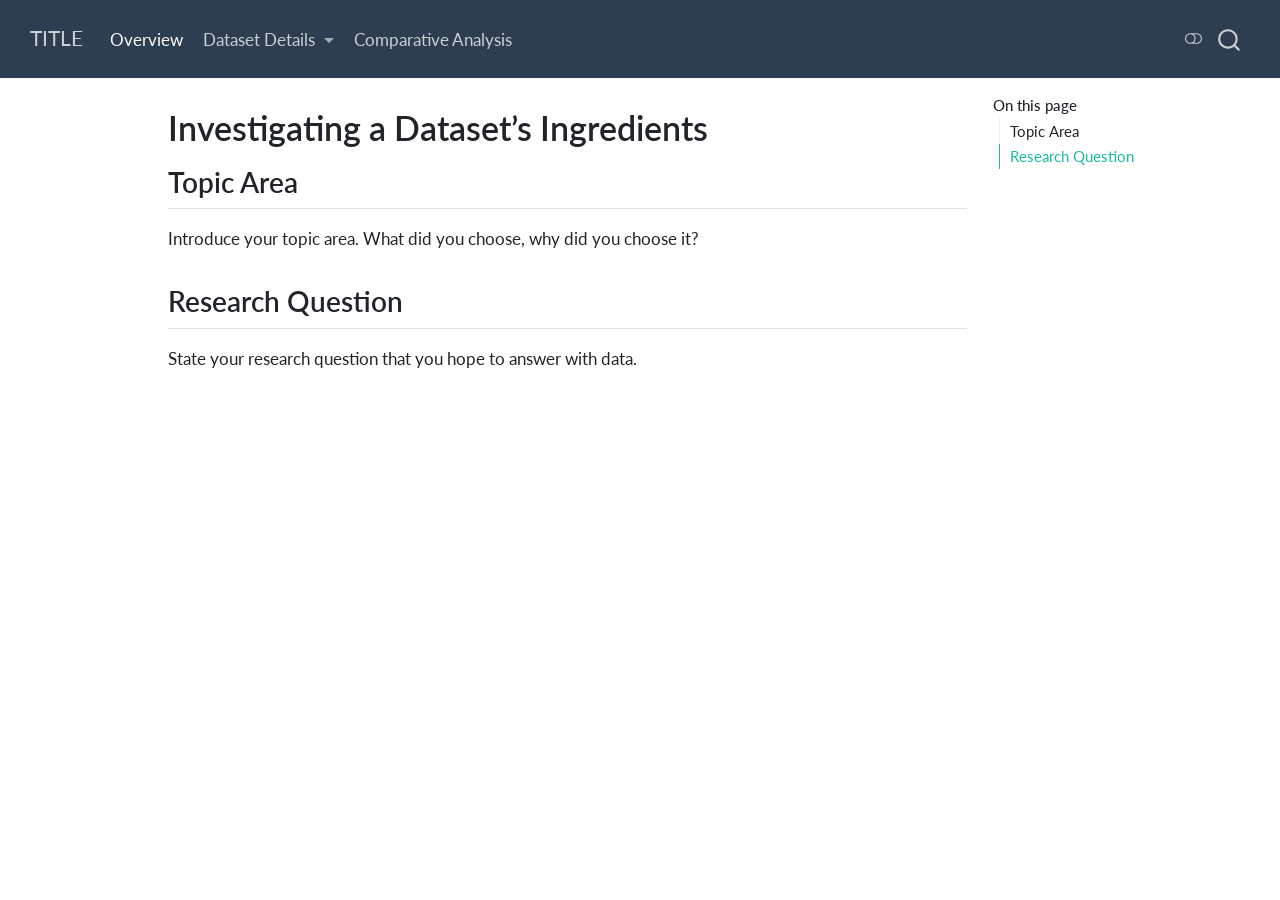
==== docs/index.html @ 737e6959 "test commit" ====
<!DOCTYPE html>
<html xmlns="http://www.w3.org/1999/xhtml" lang="en" xml:lang="en"><head>

<meta charset="utf-8">
<meta name="generator" content="quarto-1.9.38">

<meta name="viewport" content="width=device-width, initial-scale=1.0, user-scalable=yes">


<title>Investigating a Dataset’s Ingredients – TITLE</title>
<style>
/* Default styles provided by pandoc.
** See https://pandoc.org/MANUAL.html#variables-for-html for config info.
*/
code{white-space: pre-wrap;}
span.smallcaps{font-variant: small-caps;}
div.columns{display: flex; gap: min(4vw, 1.5em);}
div.column{flex: auto; overflow-x: auto;}
div.hanging-indent{margin-left: 1.5em; text-indent: -1.5em;}
ul.task-list{list-style: none;}
ul.task-list li input[type="checkbox"] {
  width: 0.8em;
  margin: 0 0.8em 0.2em -1em; /* quarto-specific, see https://github.com/quarto-dev/quarto-cli/issues/4556 */ 
  vertical-align: middle;
}
</style>


<script src="site_libs/quarto-nav/quarto-nav.js"></script>
<script src="site_libs/clipboard/clipboard.min.js"></script>
<script src="site_libs/quarto-search/autocomplete.umd.js"></script>
<script src="site_libs/quarto-search/fuse.min.js"></script>
<script src="site_libs/quarto-search/quarto-search.js"></script>
<meta name="quarto:offset" content="./">
<script src="site_libs/quarto-html/quarto.js" type="module"></script>
<script src="site_libs/quarto-html/tabsets/tabsets.js" type="module"></script>
<script src="site_libs/quarto-html/popper.min.js"></script>
<script src="site_libs/quarto-html/tippy.umd.min.js"></script>
<script src="site_libs/quarto-html/anchor.min.js"></script>
<link href="site_libs/quarto-html/tippy.css" rel="stylesheet">
<link href="site_libs/quarto-html/quarto-syntax-highlighting-15634bcf2e68342d4ad2dfa704d543f6.css" rel="stylesheet" class="quarto-color-scheme" id="quarto-text-highlighting-styles">
<link href="site_libs/quarto-html/quarto-syntax-highlighting-dark-0a6b7249c26820e032cb0bd839ff02b1.css" rel="stylesheet" class="quarto-color-scheme quarto-color-alternate" id="quarto-text-highlighting-styles">
<link href="site_libs/quarto-html/quarto-syntax-highlighting-15634bcf2e68342d4ad2dfa704d543f6.css" rel="stylesheet" class="quarto-color-scheme-extra" id="quarto-text-highlighting-styles">
<script src="site_libs/bootstrap/bootstrap.min.js"></script>
<link href="site_libs/bootstrap/bootstrap-icons.css" rel="stylesheet">
<link href="site_libs/bootstrap/bootstrap-dcfa5b39c3ce92793106f6f8ef31c138.min.css" rel="stylesheet" append-hash="true" class="quarto-color-scheme" id="quarto-bootstrap" data-mode="light">
<link href="site_libs/bootstrap/bootstrap-dark-ae58b4859d0e89f3188bd3098877fa5b.min.css" rel="stylesheet" append-hash="true" class="quarto-color-scheme quarto-color-alternate" id="quarto-bootstrap" data-mode="dark">
<link href="site_libs/bootstrap/bootstrap-dcfa5b39c3ce92793106f6f8ef31c138.min.css" rel="stylesheet" append-hash="true" class="quarto-color-scheme-extra" id="quarto-bootstrap" data-mode="light">
<script id="quarto-search-options" type="application/json">{
  "location": "navbar",
  "copy-button": false,
  "collapse-after": 3,
  "panel-placement": "end",
  "type": "overlay",
  "limit": 50,
  "keyboard-shortcut": [
    "f",
    "/",
    "s"
  ],
  "show-item-context": false,
  "language": {
    "search-no-results-text": "No results",
    "search-matching-documents-text": "matching documents",
    "search-copy-link-title": "Copy link to search",
    "search-hide-matches-text": "Hide additional matches",
    "search-more-match-text": "more match in this document",
    "search-more-matches-text": "more matches in this document",
    "search-clear-button-title": "Clear",
    "search-text-placeholder": "",
    "search-detached-cancel-button-title": "Cancel",
    "search-submit-button-title": "Submit",
    "search-label": "Search"
  }
}</script>


</head>

<body class="nav-fixed quarto-light"><script id="quarto-html-before-body" type="application/javascript">
    const toggleBodyColorMode = (bsSheetEl) => {
      const mode = bsSheetEl.getAttribute("data-mode");
      const bodyEl = window.document.querySelector("body");
      if (mode === "dark") {
        bodyEl.classList.add("quarto-dark");
        bodyEl.classList.remove("quarto-light");
      } else {
        bodyEl.classList.add("quarto-light");
        bodyEl.classList.remove("quarto-dark");
      }
    }
    const toggleBodyColorPrimary = () => {
      const bsSheetEl = window.document.querySelector("link#quarto-bootstrap:not([rel=disabled-stylesheet])");
      if (bsSheetEl) {
        toggleBodyColorMode(bsSheetEl);
      }
    }
    const setColorSchemeToggle = (alternate) => {
      const toggles = window.document.querySelectorAll('.quarto-color-scheme-toggle');
      for (let i=0; i < toggles.length; i++) {
        const toggle = toggles[i];
        if (toggle) {
          if (alternate) {
            toggle.classList.add("alternate");
          } else {
            toggle.classList.remove("alternate");
          }
        }
      }
    };
    const toggleColorMode = (alternate) => {
      // Switch the stylesheets
      const primaryStylesheets = window.document.querySelectorAll('link.quarto-color-scheme:not(.quarto-color-alternate)');
      const alternateStylesheets = window.document.querySelectorAll('link.quarto-color-scheme.quarto-color-alternate');
      manageTransitions('#quarto-margin-sidebar .nav-link', false);
      if (alternate) {
        // note: dark is layered on light, we don't disable primary!
        enableStylesheet(alternateStylesheets);
        for (const sheetNode of alternateStylesheets) {
          if (sheetNode.id === "quarto-bootstrap") {
            toggleBodyColorMode(sheetNode);
          }
        }
      } else {
        disableStylesheet(alternateStylesheets);
        enableStylesheet(primaryStylesheets)
        toggleBodyColorPrimary();
      }
      manageTransitions('#quarto-margin-sidebar .nav-link', true);
      // Switch the toggles
      setColorSchemeToggle(alternate)
      // Hack to workaround the fact that safari doesn't
      // properly recolor the scrollbar when toggling (#1455)
      if (navigator.userAgent.indexOf('Safari') > 0 && navigator.userAgent.indexOf('Chrome') == -1) {
        manageTransitions("body", false);
        window.scrollTo(0, 1);
        setTimeout(() => {
          window.scrollTo(0, 0);
          manageTransitions("body", true);
        }, 40);
      }
    }
    const disableStylesheet = (stylesheets) => {
      for (let i=0; i < stylesheets.length; i++) {
        const stylesheet = stylesheets[i];
        stylesheet.rel = 'disabled-stylesheet';
      }
    }
    const enableStylesheet = (stylesheets) => {
      for (let i=0; i < stylesheets.length; i++) {
        const stylesheet = stylesheets[i];
        if(stylesheet.rel !== 'stylesheet') { // for Chrome, which will still FOUC without this check
          stylesheet.rel = 'stylesheet';
        }
      }
    }
    const manageTransitions = (selector, allowTransitions) => {
      const els = window.document.querySelectorAll(selector);
      for (let i=0; i < els.length; i++) {
        const el = els[i];
        if (allowTransitions) {
          el.classList.remove('notransition');
        } else {
          el.classList.add('notransition');
        }
      }
    }
    const isFileUrl = () => {
      return window.location.protocol === 'file:';
    }
    const hasAlternateSentinel = () => {
      let styleSentinel = getColorSchemeSentinel();
      if (styleSentinel !== null) {
        return styleSentinel === "alternate";
      } else {
        return false;
      }
    }
    const setStyleSentinel = (alternate) => {
      const value = alternate ? "alternate" : "default";
      if (!isFileUrl()) {
        window.localStorage.setItem("quarto-color-scheme", value);
      } else {
        localAlternateSentinel = value;
      }
    }
    const getColorSchemeSentinel = () => {
      if (!isFileUrl()) {
        const storageValue = window.localStorage.getItem("quarto-color-scheme");
        return storageValue != null ? storageValue : localAlternateSentinel;
      } else {
        return localAlternateSentinel;
      }
    }
    const toggleGiscusIfUsed = (isAlternate, darkModeDefault) => {
      const baseTheme = document.querySelector('#giscus-base-theme')?.value ?? 'light';
      const alternateTheme = document.querySelector('#giscus-alt-theme')?.value ?? 'dark';
      let newTheme = '';
      if(authorPrefersDark) {
        newTheme = isAlternate ? baseTheme : alternateTheme;
      } else {
        newTheme = isAlternate ? alternateTheme : baseTheme;
      }
      const changeGiscusTheme = () => {
        // From: https://github.com/giscus/giscus/issues/336
        const sendMessage = (message) => {
          const iframe = document.querySelector('iframe.giscus-frame');
          if (!iframe) return;
          iframe.contentWindow.postMessage({ giscus: message }, 'https://giscus.app');
        }
        sendMessage({
          setConfig: {
            theme: newTheme
          }
        });
      }
      const isGiscussLoaded = window.document.querySelector('iframe.giscus-frame') !== null;
      if (isGiscussLoaded) {
        changeGiscusTheme();
      }
    };
    const authorPrefersDark = false;
    const darkModeDefault = authorPrefersDark;
      document.querySelector('link#quarto-text-highlighting-styles.quarto-color-scheme-extra').rel = 'disabled-stylesheet';
      document.querySelector('link#quarto-bootstrap.quarto-color-scheme-extra').rel = 'disabled-stylesheet';
    let localAlternateSentinel = darkModeDefault ? 'alternate' : 'default';
    // Dark / light mode switch
    window.quartoToggleColorScheme = () => {
      // Read the current dark / light value
      let toAlternate = !hasAlternateSentinel();
      toggleColorMode(toAlternate);
      setStyleSentinel(toAlternate);
      toggleGiscusIfUsed(toAlternate, darkModeDefault);
      window.dispatchEvent(new Event('resize'));
    };
    // Switch to dark mode if need be
    if (hasAlternateSentinel()) {
      toggleColorMode(true);
    } else {
      toggleColorMode(false);
    }
  </script>

<div id="quarto-search-results"></div>
  <header id="quarto-header" class="headroom fixed-top">
    <nav class="navbar navbar-expand-lg " data-bs-theme="dark">
      <div class="navbar-container container-fluid">
      <div class="navbar-brand-container mx-auto">
    <a class="navbar-brand" href="./index.html">
    <span class="navbar-title">TITLE</span>
    </a>
  </div>
            <div id="quarto-search" class="" title="Search"></div>
          <button class="navbar-toggler" type="button" data-bs-toggle="collapse" data-bs-target="#navbarCollapse" aria-controls="navbarCollapse" role="menu" aria-expanded="false" aria-label="Toggle navigation" onclick="if (window.quartoToggleHeadroom) { window.quartoToggleHeadroom(); }">
  <span class="navbar-toggler-icon"></span>
</button>
          <div class="collapse navbar-collapse" id="navbarCollapse">
            <ul class="navbar-nav navbar-nav-scroll me-auto">
  <li class="nav-item">
    <a class="nav-link active" href="./index.html" aria-current="page"> 
<span class="menu-text">Overview</span></a>
  </li>  
  <li class="nav-item dropdown ">
    <a class="nav-link dropdown-toggle" href="#" id="nav-menu-dataset-details" role="link" data-bs-toggle="dropdown" aria-expanded="false">
 <span class="menu-text">Dataset Details</span>
    </a>
    <ul class="dropdown-menu" aria-labelledby="nav-menu-dataset-details">    
        <li>
    <a class="dropdown-item" href="./emilylupercio.html">
 <span class="dropdown-text">Emily Lupercio</span></a>
  </li>  
        <li>
    <a class="dropdown-item" href="./HectorA.A.qmd">
 <span class="dropdown-text">Hector A.A</span></a>
  </li>  
    </ul>
  </li>
  <li class="nav-item">
    <a class="nav-link" href="./comparison.qmd"> 
<span class="menu-text">Comparative Analysis</span></a>
  </li>  
</ul>
          </div> <!-- /navcollapse -->
            <div class="quarto-navbar-tools">
  <a href="" class="quarto-color-scheme-toggle quarto-navigation-tool  px-1" onclick="window.quartoToggleColorScheme(); return false;" title="Toggle dark mode"><i class="bi"></i></a>
</div>
      </div> <!-- /container-fluid -->
    </nav>
</header>
<!-- content -->
<div id="quarto-content" class="quarto-container page-columns page-rows-contents page-layout-article page-navbar">
<!-- sidebar -->
<!-- margin-sidebar -->
    <div id="quarto-margin-sidebar" class="sidebar margin-sidebar">
        <nav id="TOC" role="doc-toc" class="toc-active">
    <h2 id="toc-title">On this page</h2>
   
  <ul>
  <li><a href="#topic-area" id="toc-topic-area" class="nav-link active" data-scroll-target="#topic-area">Topic Area</a></li>
  <li><a href="#research-question" id="toc-research-question" class="nav-link" data-scroll-target="#research-question">Research Question</a></li>
  </ul>
</nav>
    </div>
<!-- main -->
<main class="content" id="quarto-document-content">


<header id="title-block-header" class="quarto-title-block default">
<div class="quarto-title">
<h1 class="title">Investigating a Dataset’s Ingredients</h1>
</div>



<div class="quarto-title-meta">

    
  
    
  </div>
  


</header>


<section id="topic-area" class="level2">
<h2 class="anchored" data-anchor-id="topic-area">Topic Area</h2>
<p>Introduce your topic area. What did you choose, why did you choose it?</p>
</section>
<section id="research-question" class="level2">
<h2 class="anchored" data-anchor-id="research-question">Research Question</h2>
<p>State your research question that you hope to answer with data.</p>


</section>

</main> <!-- /main -->
<script id="quarto-html-after-body" type="application/javascript">
  window.document.addEventListener("DOMContentLoaded", function (event) {
    // Ensure there is a toggle, if there isn't float one in the top right
    if (window.document.querySelector('.quarto-color-scheme-toggle') === null) {
      const a = window.document.createElement('a');
      a.classList.add('top-right');
      a.classList.add('quarto-color-scheme-toggle');
      a.href = "";
      a.onclick = function() { try { window.quartoToggleColorScheme(); } catch {} return false; };
      const i = window.document.createElement("i");
      i.classList.add('bi');
      a.appendChild(i);
      window.document.body.appendChild(a);
    }
    setColorSchemeToggle(hasAlternateSentinel())
    const icon = "";
    const anchorJS = new window.AnchorJS();
    anchorJS.options = {
      placement: 'right',
      icon: icon
    };
    anchorJS.add('.anchored');
    const isCodeAnnotation = (el) => {
      for (const clz of el.classList) {
        if (clz.startsWith('code-annotation-')) {                     
          return true;
        }
      }
      return false;
    }
    const onCopySuccess = function(e) {
      // button target
      const button = e.trigger;
      // don't keep focus
      button.blur();
      // flash "checked"
      button.classList.add('code-copy-button-checked');
      var currentTitle = button.getAttribute("title");
      button.setAttribute("title", "Copied!");
      let tooltip;
      if (window.bootstrap) {
        button.setAttribute("data-bs-toggle", "tooltip");
        button.setAttribute("data-bs-placement", "left");
        button.setAttribute("data-bs-title", "Copied!");
        tooltip = new bootstrap.Tooltip(button, 
          { trigger: "manual", 
            customClass: "code-copy-button-tooltip",
            offset: [0, -8]});
        tooltip.show();    
      }
      setTimeout(function() {
        if (tooltip) {
          tooltip.hide();
          button.removeAttribute("data-bs-title");
          button.removeAttribute("data-bs-toggle");
          button.removeAttribute("data-bs-placement");
        }
        button.setAttribute("title", currentTitle);
        button.classList.remove('code-copy-button-checked');
      }, 1000);
      // clear code selection
      e.clearSelection();
    }
    const getTextToCopy = function(trigger) {
      const outerScaffold = trigger.parentElement.cloneNode(true);
      const codeEl = outerScaffold.querySelector('code');
      for (const childEl of codeEl.children) {
        if (isCodeAnnotation(childEl)) {
          childEl.remove();
        }
      }
      return codeEl.innerText;
    }
    const clipboard = new window.ClipboardJS('.code-copy-button:not([data-in-quarto-modal])', {
      text: getTextToCopy
    });
    clipboard.on('success', onCopySuccess);
    if (window.document.getElementById('quarto-embedded-source-code-modal')) {
      const clipboardModal = new window.ClipboardJS('.code-copy-button[data-in-quarto-modal]', {
        text: getTextToCopy,
        container: window.document.getElementById('quarto-embedded-source-code-modal')
      });
      clipboardModal.on('success', onCopySuccess);
    }
      var localhostRegex = new RegExp(/^(?:http|https):\/\/localhost\:?[0-9]*\//);
      var mailtoRegex = new RegExp(/^mailto:/);
        var filterRegex = new RegExp('/' + window.location.host + '/');
      var isInternal = (href) => {
          return filterRegex.test(href) || localhostRegex.test(href) || mailtoRegex.test(href);
      }
      // Inspect non-navigation links and adorn them if external
     var links = window.document.querySelectorAll('a[href]:not(.nav-link):not(.navbar-brand):not(.toc-action):not(.sidebar-link):not(.sidebar-item-toggle):not(.pagination-link):not(.no-external):not([aria-hidden]):not(.dropdown-item):not(.quarto-navigation-tool):not(.about-link)');
      for (var i=0; i<links.length; i++) {
        const link = links[i];
        if (!isInternal(link.href)) {
          // undo the damage that might have been done by quarto-nav.js in the case of
          // links that we want to consider external
          if (link.dataset.originalHref !== undefined) {
            link.href = link.dataset.originalHref;
          }
        }
      }
    function tippyHover(el, contentFn, onTriggerFn, onUntriggerFn) {
      const config = {
        allowHTML: true,
        maxWidth: 500,
        delay: 100,
        arrow: false,
        appendTo: function(el) {
            return el.parentElement;
        },
        interactive: true,
        interactiveBorder: 10,
        theme: 'quarto',
        placement: 'bottom-start',
      };
      if (contentFn) {
        config.content = contentFn;
      }
      if (onTriggerFn) {
        config.onTrigger = onTriggerFn;
      }
      if (onUntriggerFn) {
        config.onUntrigger = onUntriggerFn;
      }
      window.tippy(el, config); 
    }
    const noterefs = window.document.querySelectorAll('a[role="doc-noteref"]');
    for (var i=0; i<noterefs.length; i++) {
      const ref = noterefs[i];
      tippyHover(ref, function() {
        // use id or data attribute instead here
        let href = ref.getAttribute('data-footnote-href') || ref.getAttribute('href');
        try { href = new URL(href).hash; } catch {}
        const id = href.replace(/^#\/?/, "");
        const note = window.document.getElementById(id);
        if (note) {
          return note.innerHTML;
        } else {
          return "";
        }
      });
    }
    const xrefs = window.document.querySelectorAll('a.quarto-xref');
    const processXRef = (id, note) => {
      // Strip column container classes
      const stripColumnClz = (el) => {
        el.classList.remove("page-full", "page-columns");
        if (el.children) {
          for (const child of el.children) {
            stripColumnClz(child);
          }
        }
      }
      stripColumnClz(note)
      if (id === null || id.startsWith('sec-')) {
        // Special case sections, only their first couple elements
        const container = document.createElement("div");
        if (note.children && note.children.length > 2) {
          container.appendChild(note.children[0].cloneNode(true));
          for (let i = 1; i < note.children.length; i++) {
            const child = note.children[i];
            if (child.tagName === "P" && child.innerText === "") {
              continue;
            } else {
              container.appendChild(child.cloneNode(true));
              break;
            }
          }
          if (window.Quarto?.typesetMath) {
            window.Quarto.typesetMath(container);
          }
          return container.innerHTML
        } else {
          if (window.Quarto?.typesetMath) {
            window.Quarto.typesetMath(note);
          }
          return note.innerHTML;
        }
      } else {
        // Remove any anchor links if they are present
        const anchorLink = note.querySelector('a.anchorjs-link');
        if (anchorLink) {
          anchorLink.remove();
        }
        if (window.Quarto?.typesetMath) {
          window.Quarto.typesetMath(note);
        }
        if (note.classList.contains("callout")) {
          return note.outerHTML;
        } else {
          return note.innerHTML;
        }
      }
    }
    for (var i=0; i<xrefs.length; i++) {
      const xref = xrefs[i];
      tippyHover(xref, undefined, function(instance) {
        instance.disable();
        let url = xref.getAttribute('href');
        let hash = undefined; 
        if (url.startsWith('#')) {
          hash = url;
        } else {
          try { hash = new URL(url).hash; } catch {}
        }
        if (hash) {
          const id = hash.replace(/^#\/?/, "");
          const note = window.document.getElementById(id);
          if (note !== null) {
            try {
              const html = processXRef(id, note.cloneNode(true));
              instance.setContent(html);
            } finally {
              instance.enable();
              instance.show();
            }
          } else {
            // See if we can fetch this
            fetch(url.split('#')[0])
            .then(res => res.text())
            .then(html => {
              const parser = new DOMParser();
              const htmlDoc = parser.parseFromString(html, "text/html");
              const note = htmlDoc.getElementById(id);
              if (note !== null) {
                const html = processXRef(id, note);
                instance.setContent(html);
              } 
            }).finally(() => {
              instance.enable();
              instance.show();
            });
          }
        } else {
          // See if we can fetch a full url (with no hash to target)
          // This is a special case and we should probably do some content thinning / targeting
          fetch(url)
          .then(res => res.text())
          .then(html => {
            const parser = new DOMParser();
            const htmlDoc = parser.parseFromString(html, "text/html");
            const note = htmlDoc.querySelector('main.content');
            if (note !== null) {
              // This should only happen for chapter cross references
              // (since there is no id in the URL)
              // remove the first header
              if (note.children.length > 0 && note.children[0].tagName === "HEADER") {
                note.children[0].remove();
              }
              const html = processXRef(null, note);
              instance.setContent(html);
            } 
          }).finally(() => {
            instance.enable();
            instance.show();
          });
        }
      }, function(instance) {
      });
    }
        let selectedAnnoteEl;
        const selectorForAnnotation = ( cell, annotation) => {
          let cellAttr = 'data-code-cell="' + cell + '"';
          let lineAttr = 'data-code-annotation="' +  annotation + '"';
          const selector = 'span[' + cellAttr + '][' + lineAttr + ']';
          return selector;
        }
        const selectCodeLines = (annoteEl) => {
          const doc = window.document;
          const targetCell = annoteEl.getAttribute("data-target-cell");
          const targetAnnotation = annoteEl.getAttribute("data-target-annotation");
          const annoteSpan = window.document.querySelector(selectorForAnnotation(targetCell, targetAnnotation));
          const lines = annoteSpan.getAttribute("data-code-lines").split(",");
          const lineIds = lines.map((line) => {
            return targetCell + "-" + line;
          })
          let top = null;
          let height = null;
          let parent = null;
          if (lineIds.length > 0) {
              //compute the position of the single el (top and bottom and make a div)
              const el = window.document.getElementById(lineIds[0]);
              top = el.offsetTop;
              height = el.offsetHeight;
              parent = el.parentElement.parentElement;
            if (lineIds.length > 1) {
              const lastEl = window.document.getElementById(lineIds[lineIds.length - 1]);
              const bottom = lastEl.offsetTop + lastEl.offsetHeight;
              height = bottom - top;
            }
            if (top !== null && height !== null && parent !== null) {
              // cook up a div (if necessary) and position it 
              let div = window.document.getElementById("code-annotation-line-highlight");
              if (div === null) {
                div = window.document.createElement("div");
                div.setAttribute("id", "code-annotation-line-highlight");
                div.style.position = 'absolute';
                parent.appendChild(div);
              }
              div.style.top = top - 2 + "px";
              div.style.height = height + 4 + "px";
              div.style.left = 0;
              let gutterDiv = window.document.getElementById("code-annotation-line-highlight-gutter");
              if (gutterDiv === null) {
                gutterDiv = window.document.createElement("div");
                gutterDiv.setAttribute("id", "code-annotation-line-highlight-gutter");
                gutterDiv.style.position = 'absolute';
                const codeCell = window.document.getElementById(targetCell);
                const gutter = codeCell.querySelector('.code-annotation-gutter');
                gutter.appendChild(gutterDiv);
              }
              gutterDiv.style.top = top - 2 + "px";
              gutterDiv.style.height = height + 4 + "px";
            }
            selectedAnnoteEl = annoteEl;
          }
        };
        const unselectCodeLines = () => {
          const elementsIds = ["code-annotation-line-highlight", "code-annotation-line-highlight-gutter"];
          elementsIds.forEach((elId) => {
            const div = window.document.getElementById(elId);
            if (div) {
              div.remove();
            }
          });
          selectedAnnoteEl = undefined;
        };
          // Handle positioning of the toggle
      window.addEventListener(
        "resize",
        throttle(() => {
          elRect = undefined;
          if (selectedAnnoteEl) {
            selectCodeLines(selectedAnnoteEl);
          }
        }, 10)
      );
      function throttle(fn, ms) {
      let throttle = false;
      let timer;
        return (...args) => {
          if(!throttle) { // first call gets through
              fn.apply(this, args);
              throttle = true;
          } else { // all the others get throttled
              if(timer) clearTimeout(timer); // cancel #2
              timer = setTimeout(() => {
                fn.apply(this, args);
                timer = throttle = false;
              }, ms);
          }
        };
      }
        // Attach click handler to the DT
        const annoteDls = window.document.querySelectorAll('dt[data-target-cell]');
        for (const annoteDlNode of annoteDls) {
          annoteDlNode.addEventListener('click', (event) => {
            const clickedEl = event.target;
            if (clickedEl !== selectedAnnoteEl) {
              unselectCodeLines();
              const activeEl = window.document.querySelector('dt[data-target-cell].code-annotation-active');
              if (activeEl) {
                activeEl.classList.remove('code-annotation-active');
              }
              selectCodeLines(clickedEl);
              clickedEl.classList.add('code-annotation-active');
            } else {
              // Unselect the line
              unselectCodeLines();
              clickedEl.classList.remove('code-annotation-active');
            }
          });
        }
    const findCites = (el) => {
      const parentEl = el.parentElement;
      if (parentEl) {
        const cites = parentEl.dataset.cites;
        if (cites) {
          return {
            el,
            cites: cites.split(' ')
          };
        } else {
          return findCites(el.parentElement)
        }
      } else {
        return undefined;
      }
    };
    var bibliorefs = window.document.querySelectorAll('a[role="doc-biblioref"]');
    for (var i=0; i<bibliorefs.length; i++) {
      const ref = bibliorefs[i];
      const citeInfo = findCites(ref);
      if (citeInfo) {
        tippyHover(citeInfo.el, function() {
          var popup = window.document.createElement('div');
          citeInfo.cites.forEach(function(cite) {
            var citeDiv = window.document.createElement('div');
            citeDiv.classList.add('hanging-indent');
            citeDiv.classList.add('csl-entry');
            var biblioDiv = window.document.getElementById('ref-' + cite);
            if (biblioDiv) {
              citeDiv.innerHTML = biblioDiv.innerHTML;
            }
            popup.appendChild(citeDiv);
          });
          return popup.innerHTML;
        });
      }
    }
  });
  </script>
</div> <!-- /content -->




</body></html>
---- docs/site_libs/quarto-html/tippy.css ----
.tippy-box[data-animation=fade][data-state=hidden]{opacity:0}[data-tippy-root]{max-width:calc(100vw - 10px)}.tippy-box{position:relative;background-color:#333;color:#fff;border-radius:4px;font-size:14px;line-height:1.4;white-space:normal;outline:0;transition-property:transform,visibility,opacity}.tippy-box[data-placement^=top]>.tippy-arrow{bottom:0}.tippy-box[data-placement^=top]>.tippy-arrow:before{bottom:-7px;left:0;border-width:8px 8px 0;border-top-color:initial;transform-origin:center top}.tippy-box[data-placement^=bottom]>.tippy-arrow{top:0}.tippy-box[data-placement^=bottom]>.tippy-arrow:before{top:-7px;left:0;border-width:0 8px 8px;border-bottom-color:initial;transform-origin:center bottom}.tippy-box[data-placement^=left]>.tippy-arrow{right:0}.tippy-box[data-placement^=left]>.tippy-arrow:before{border-width:8px 0 8px 8px;border-left-color:initial;right:-7px;transform-origin:center left}.tippy-box[data-placement^=right]>.tippy-arrow{left:0}.tippy-box[data-placement^=right]>.tippy-arrow:before{left:-7px;border-width:8px 8px 8px 0;border-right-color:initial;transform-origin:center right}.tippy-box[data-inertia][data-state=visible]{transition-timing-function:cubic-bezier(.54,1.5,.38,1.11)}.tippy-arrow{width:16px;height:16px;color:#333}.tippy-arrow:before{content:"";position:absolute;border-color:transparent;border-style:solid}.tippy-content{position:relative;padding:5px 9px;z-index:1}
---- docs/site_libs/quarto-html/quarto-syntax-highlighting-15634bcf2e68342d4ad2dfa704d543f6.css ----
/* quarto syntax highlight colors */
:root {
  --quarto-hl-ot-color: #003B4F;
  --quarto-hl-at-color: #657422;
  --quarto-hl-ss-color: #20794D;
  --quarto-hl-an-color: #5E5E5E;
  --quarto-hl-fu-color: #4758AB;
  --quarto-hl-st-color: #20794D;
  --quarto-hl-cf-color: #003B4F;
  --quarto-hl-op-color: #5E5E5E;
  --quarto-hl-er-color: #AD0000;
  --quarto-hl-bn-color: #AD0000;
  --quarto-hl-al-color: #AD0000;
  --quarto-hl-va-color: #111111;
  --quarto-hl-bu-color: inherit;
  --quarto-hl-ex-color: inherit;
  --quarto-hl-pp-color: #AD0000;
  --quarto-hl-in-color: #5E5E5E;
  --quarto-hl-vs-color: #20794D;
  --quarto-hl-wa-color: #5E5E5E;
  --quarto-hl-do-color: #5E5E5E;
  --quarto-hl-im-color: #00769E;
  --quarto-hl-ch-color: #20794D;
  --quarto-hl-dt-color: #AD0000;
  --quarto-hl-fl-color: #AD0000;
  --quarto-hl-co-color: #5E5E5E;
  --quarto-hl-cv-color: #5E5E5E;
  --quarto-hl-cn-color: #8f5902;
  --quarto-hl-sc-color: #5E5E5E;
  --quarto-hl-dv-color: #AD0000;
  --quarto-hl-kw-color: #003B4F;
}

/* other quarto variables */
:root {
  --quarto-font-monospace: SFMono-Regular, Menlo, Monaco, Consolas, "Liberation Mono", "Courier New", monospace;
}

/* syntax highlight based on Pandoc's rules */
pre > code.sourceCode > span {
  color: #003B4F;
}

code.sourceCode > span {
  color: #003B4F;
}

div.sourceCode,
div.sourceCode pre.sourceCode {
  color: #003B4F;
}

/* Normal */
code span {
  color: #003B4F;
}

/* Alert */
code span.al {
  color: #AD0000;
  font-style: inherit;
}

/* Annotation */
code span.an {
  color: #5E5E5E;
  font-style: inherit;
}

/* Attribute */
code span.at {
  color: #657422;
  font-style: inherit;
}

/* BaseN */
code span.bn {
  color: #AD0000;
  font-style: inherit;
}

/* BuiltIn */
code span.bu {
  font-style: inherit;
}

/* ControlFlow */
code span.cf {
  color: #003B4F;
  font-weight: bold;
  font-style: inherit;
}

/* Char */
code span.ch {
  color: #20794D;
  font-style: inherit;
}

/* Constant */
code span.cn {
  color: #8f5902;
  font-style: inherit;
}

/* Comment */
code span.co {
  color: #5E5E5E;
  font-style: inherit;
}

/* CommentVar */
code span.cv {
  color: #5E5E5E;
  font-style: italic;
}

/* Documentation */
code span.do {
  color: #5E5E5E;
  font-style: italic;
}

/* DataType */
code span.dt {
  color: #AD0000;
  font-style: inherit;
}

/* DecVal */
code span.dv {
  color: #AD0000;
  font-style: inherit;
}

/* Error */
code span.er {
  color: #AD0000;
  font-style: inherit;
}

/* Extension */
code span.ex {
  font-style: inherit;
}

/* Float */
code span.fl {
  color: #AD0000;
  font-style: inherit;
}

/* Function */
code span.fu {
  color: #4758AB;
  font-style: inherit;
}

/* Import */
code span.im {
  color: #00769E;
  font-style: inherit;
}

/* Information */
code span.in {
  color: #5E5E5E;
  font-style: inherit;
}

/* Keyword */
code span.kw {
  color: #003B4F;
  font-weight: bold;
  font-style: inherit;
}

/* Operator */
code span.op {
  color: #5E5E5E;
  font-style: inherit;
}

/* Other */
code span.ot {
  color: #003B4F;
  font-style: inherit;
}

/* Preprocessor */
code span.pp {
  color: #AD0000;
  font-style: inherit;
}

/* SpecialChar */
code span.sc {
  color: #5E5E5E;
  font-style: inherit;
}

/* SpecialString */
code span.ss {
  color: #20794D;
  font-style: inherit;
}

/* String */
code span.st {
  color: #20794D;
  font-style: inherit;
}

/* Variable */
code span.va {
  color: #111111;
  font-style: inherit;
}

/* VerbatimString */
code span.vs {
  color: #20794D;
  font-style: inherit;
}

/* Warning */
code span.wa {
  color: #5E5E5E;
  font-style: italic;
}

.prevent-inlining {
  content: "</";
}

/*# sourceMappingURL=f23921c56f73e400b49028c9186a1aa0.css.map */
---- docs/site_libs/quarto-html/quarto-syntax-highlighting-dark-0a6b7249c26820e032cb0bd839ff02b1.css ----
/* quarto syntax highlight colors */
:root {
  --quarto-hl-al-color: #f07178;
  --quarto-hl-an-color: #d4d0ab;
  --quarto-hl-at-color: #00e0e0;
  --quarto-hl-bn-color: #d4d0ab;
  --quarto-hl-bu-color: #abe338;
  --quarto-hl-ch-color: #abe338;
  --quarto-hl-co-color: #f8f8f2;
  --quarto-hl-cv-color: #ffd700;
  --quarto-hl-cn-color: #ffd700;
  --quarto-hl-cf-color: #ffa07a;
  --quarto-hl-dt-color: #ffa07a;
  --quarto-hl-dv-color: #d4d0ab;
  --quarto-hl-do-color: #f8f8f2;
  --quarto-hl-er-color: #f07178;
  --quarto-hl-ex-color: #00e0e0;
  --quarto-hl-fl-color: #d4d0ab;
  --quarto-hl-fu-color: #ffa07a;
  --quarto-hl-im-color: #abe338;
  --quarto-hl-in-color: #d4d0ab;
  --quarto-hl-kw-color: #ffa07a;
  --quarto-hl-op-color: #ffa07a;
  --quarto-hl-ot-color: #00e0e0;
  --quarto-hl-pp-color: #dcc6e0;
  --quarto-hl-re-color: #00e0e0;
  --quarto-hl-sc-color: #abe338;
  --quarto-hl-ss-color: #abe338;
  --quarto-hl-st-color: #abe338;
  --quarto-hl-va-color: #00e0e0;
  --quarto-hl-vs-color: #abe338;
  --quarto-hl-wa-color: #dcc6e0;
}

/* other quarto variables */
:root {
  --quarto-font-monospace: SFMono-Regular, Menlo, Monaco, Consolas, "Liberation Mono", "Courier New", monospace;
}

/* syntax highlight based on Pandoc's rules */
pre > code.sourceCode > span {
  color: #f8f8f2;
}

code.sourceCode > span {
  color: #f8f8f2;
}

div.sourceCode,
div.sourceCode pre.sourceCode {
  color: #f8f8f2;
}

/* Normal */
code span {
  color: #f8f8f2;
}

/* Alert */
code span.al {
  color: #f07178;
}

/* Annotation */
code span.an {
  color: #d4d0ab;
}

/* Attribute */
code span.at {
  color: #00e0e0;
}

/* BaseN */
code span.bn {
  color: #d4d0ab;
}

/* BuiltIn */
code span.bu {
  color: #abe338;
}

/* ControlFlow */
code span.cf {
  font-weight: bold;
  color: #ffa07a;
}

/* Char */
code span.ch {
  color: #abe338;
}

/* Constant */
code span.cn {
  color: #ffd700;
}

/* Comment */
code span.co {
  font-style: italic;
  color: #f8f8f2;
}

/* CommentVar */
code span.cv {
  color: #ffd700;
}

/* Documentation */
code span.do {
  color: #f8f8f2;
}

/* DataType */
code span.dt {
  color: #ffa07a;
}

/* DecVal */
code span.dv {
  color: #d4d0ab;
}

/* Error */
code span.er {
  color: #f07178;
  text-decoration: underline;
}

/* Extension */
code span.ex {
  font-weight: bold;
  color: #00e0e0;
}

/* Float */
code span.fl {
  color: #d4d0ab;
}

/* Function */
code span.fu {
  color: #ffa07a;
}

/* Import */
code span.im {
  color: #abe338;
}

/* Information */
code span.in {
  color: #d4d0ab;
}

/* Keyword */
code span.kw {
  font-weight: bold;
  color: #ffa07a;
}

/* Operator */
code span.op {
  color: #ffa07a;
}

/* Other */
code span.ot {
  color: #00e0e0;
}

/* Preprocessor */
code span.pp {
  color: #dcc6e0;
}

/* RegionMarker */
code span.re {
  background-color: #f8f8f2;
  color: #00e0e0;
}

/* SpecialChar */
code span.sc {
  color: #abe338;
}

/* SpecialString */
code span.ss {
  color: #abe338;
}

/* String */
code span.st {
  color: #abe338;
}

/* Variable */
code span.va {
  color: #00e0e0;
}

/* VerbatimString */
code span.vs {
  color: #abe338;
}

/* Warning */
code span.wa {
  color: #dcc6e0;
}

.prevent-inlining {
  content: "</";
}

/*# sourceMappingURL=175367c052bafc98bd680af3479823f0.css.map */
---- docs/site_libs/quarto-html/quarto-syntax-highlighting-15634bcf2e68342d4ad2dfa704d543f6.css ----
/* quarto syntax highlight colors */
:root {
  --quarto-hl-ot-color: #003B4F;
  --quarto-hl-at-color: #657422;
  --quarto-hl-ss-color: #20794D;
  --quarto-hl-an-color: #5E5E5E;
  --quarto-hl-fu-color: #4758AB;
  --quarto-hl-st-color: #20794D;
  --quarto-hl-cf-color: #003B4F;
  --quarto-hl-op-color: #5E5E5E;
  --quarto-hl-er-color: #AD0000;
  --quarto-hl-bn-color: #AD0000;
  --quarto-hl-al-color: #AD0000;
  --quarto-hl-va-color: #111111;
  --quarto-hl-bu-color: inherit;
  --quarto-hl-ex-color: inherit;
  --quarto-hl-pp-color: #AD0000;
  --quarto-hl-in-color: #5E5E5E;
  --quarto-hl-vs-color: #20794D;
  --quarto-hl-wa-color: #5E5E5E;
  --quarto-hl-do-color: #5E5E5E;
  --quarto-hl-im-color: #00769E;
  --quarto-hl-ch-color: #20794D;
  --quarto-hl-dt-color: #AD0000;
  --quarto-hl-fl-color: #AD0000;
  --quarto-hl-co-color: #5E5E5E;
  --quarto-hl-cv-color: #5E5E5E;
  --quarto-hl-cn-color: #8f5902;
  --quarto-hl-sc-color: #5E5E5E;
  --quarto-hl-dv-color: #AD0000;
  --quarto-hl-kw-color: #003B4F;
}

/* other quarto variables */
:root {
  --quarto-font-monospace: SFMono-Regular, Menlo, Monaco, Consolas, "Liberation Mono", "Courier New", monospace;
}

/* syntax highlight based on Pandoc's rules */
pre > code.sourceCode > span {
  color: #003B4F;
}

code.sourceCode > span {
  color: #003B4F;
}

div.sourceCode,
div.sourceCode pre.sourceCode {
  color: #003B4F;
}

/* Normal */
code span {
  color: #003B4F;
}

/* Alert */
code span.al {
  color: #AD0000;
  font-style: inherit;
}

/* Annotation */
code span.an {
  color: #5E5E5E;
  font-style: inherit;
}

/* Attribute */
code span.at {
  color: #657422;
  font-style: inherit;
}

/* BaseN */
code span.bn {
  color: #AD0000;
  font-style: inherit;
}

/* BuiltIn */
code span.bu {
  font-style: inherit;
}

/* ControlFlow */
code span.cf {
  color: #003B4F;
  font-weight: bold;
  font-style: inherit;
}

/* Char */
code span.ch {
  color: #20794D;
  font-style: inherit;
}

/* Constant */
code span.cn {
  color: #8f5902;
  font-style: inherit;
}

/* Comment */
code span.co {
  color: #5E5E5E;
  font-style: inherit;
}

/* CommentVar */
code span.cv {
  color: #5E5E5E;
  font-style: italic;
}

/* Documentation */
code span.do {
  color: #5E5E5E;
  font-style: italic;
}

/* DataType */
code span.dt {
  color: #AD0000;
  font-style: inherit;
}

/* DecVal */
code span.dv {
  color: #AD0000;
  font-style: inherit;
}

/* Error */
code span.er {
  color: #AD0000;
  font-style: inherit;
}

/* Extension */
code span.ex {
  font-style: inherit;
}

/* Float */
code span.fl {
  color: #AD0000;
  font-style: inherit;
}

/* Function */
code span.fu {
  color: #4758AB;
  font-style: inherit;
}

/* Import */
code span.im {
  color: #00769E;
  font-style: inherit;
}

/* Information */
code span.in {
  color: #5E5E5E;
  font-style: inherit;
}

/* Keyword */
code span.kw {
  color: #003B4F;
  font-weight: bold;
  font-style: inherit;
}

/* Operator */
code span.op {
  color: #5E5E5E;
  font-style: inherit;
}

/* Other */
code span.ot {
  color: #003B4F;
  font-style: inherit;
}

/* Preprocessor */
code span.pp {
  color: #AD0000;
  font-style: inherit;
}

/* SpecialChar */
code span.sc {
  color: #5E5E5E;
  font-style: inherit;
}

/* SpecialString */
code span.ss {
  color: #20794D;
  font-style: inherit;
}

/* String */
code span.st {
  color: #20794D;
  font-style: inherit;
}

/* Variable */
code span.va {
  color: #111111;
  font-style: inherit;
}

/* VerbatimString */
code span.vs {
  color: #20794D;
  font-style: inherit;
}

/* Warning */
code span.wa {
  color: #5E5E5E;
  font-style: italic;
}

.prevent-inlining {
  content: "</";
}

/*# sourceMappingURL=f23921c56f73e400b49028c9186a1aa0.css.map */
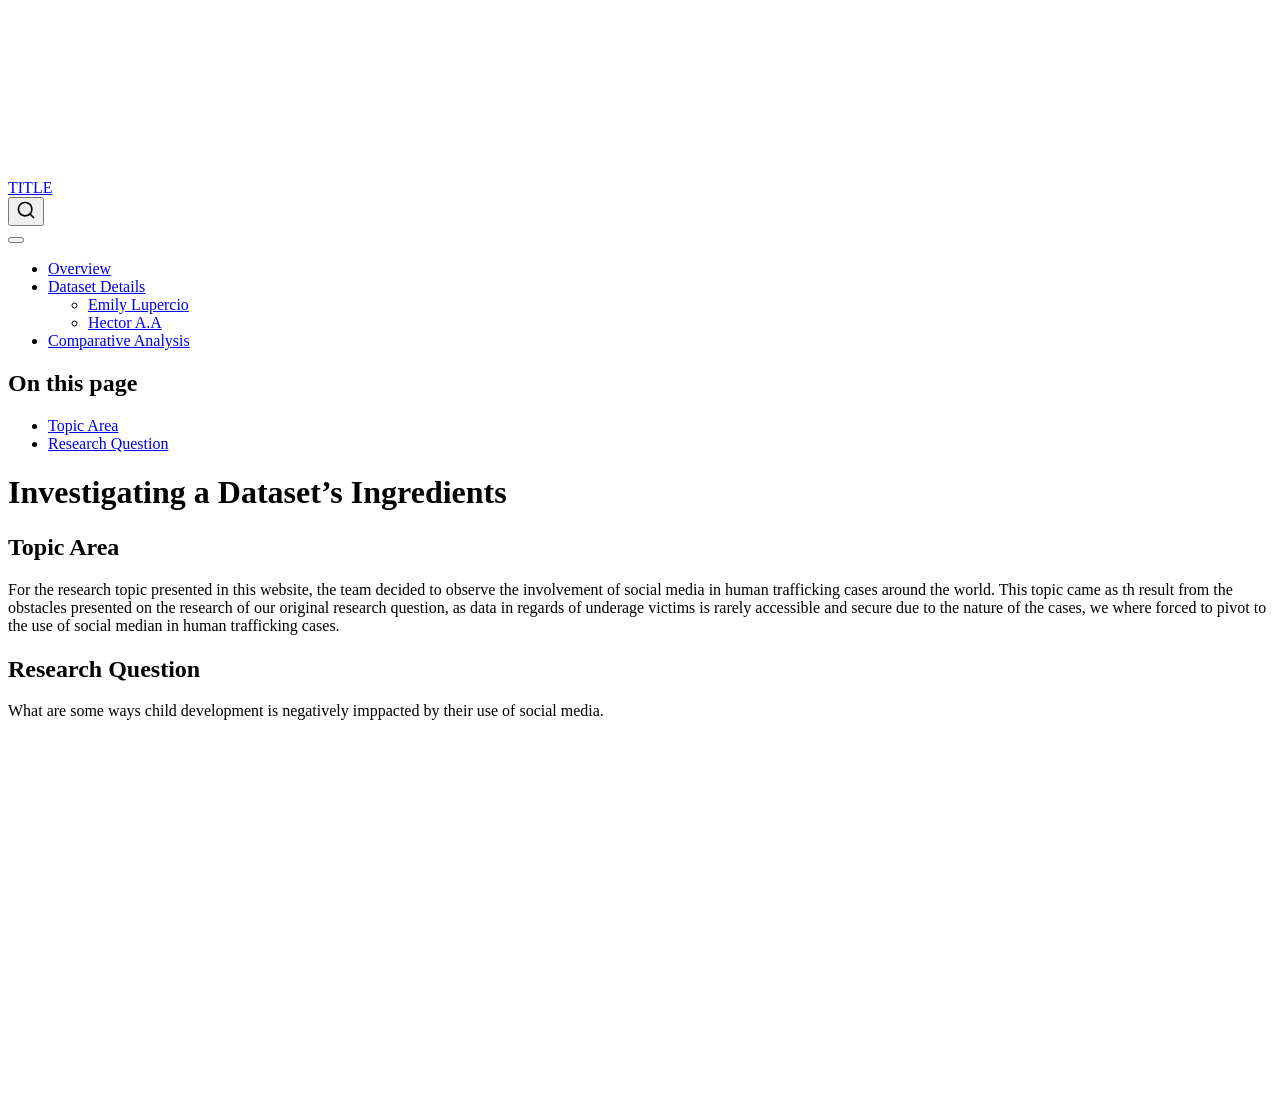
==== commit 63468bb1: "comitting" ====
--- a/docs/index.html
+++ b/docs/index.html
@@ -2,7 +2,7 @@
 <html xmlns="http://www.w3.org/1999/xhtml" lang="en" xml:lang="en"><head>
 
 <meta charset="utf-8">
-<meta name="generator" content="quarto-1.9.38">
+<meta name="generator" content="quarto-1.10.18">
 
 <meta name="viewport" content="width=device-width, initial-scale=1.0, user-scalable=yes">
 
@@ -12,10 +12,13 @@
 /* Default styles provided by pandoc.
 ** See https://pandoc.org/MANUAL.html#variables-for-html for config info.
 */
-code{white-space: pre-wrap;}
 span.smallcaps{font-variant: small-caps;}
-div.columns{display: flex; gap: min(4vw, 1.5em);}
-div.column{flex: auto; overflow-x: auto;}
+div.columns{display: flex; gap: 1.5em;}
+div.column{flex: auto;}
+@media screen {
+div.columns{gap: min(4vw, 1.5em);}
+div.column{overflow-x: auto;}
+}
 div.hanging-indent{margin-left: 1.5em; text-indent: -1.5em;}
 ul.task-list{list-style: none;}
 ul.task-list li input[type="checkbox"] {
@@ -38,14 +41,14 @@
 <script src="site_libs/quarto-html/tippy.umd.min.js"></script>
 <script src="site_libs/quarto-html/anchor.min.js"></script>
 <link href="site_libs/quarto-html/tippy.css" rel="stylesheet">
-<link href="site_libs/quarto-html/quarto-syntax-highlighting-15634bcf2e68342d4ad2dfa704d543f6.css" rel="stylesheet" class="quarto-color-scheme" id="quarto-text-highlighting-styles">
-<link href="site_libs/quarto-html/quarto-syntax-highlighting-dark-0a6b7249c26820e032cb0bd839ff02b1.css" rel="stylesheet" class="quarto-color-scheme quarto-color-alternate" id="quarto-text-highlighting-styles">
-<link href="site_libs/quarto-html/quarto-syntax-highlighting-15634bcf2e68342d4ad2dfa704d543f6.css" rel="stylesheet" class="quarto-color-scheme-extra" id="quarto-text-highlighting-styles">
+<link href="site_libs/quarto-html/quarto-syntax-highlighting-64a204ab8560d761af7679ceaba22944.css" rel="stylesheet" class="quarto-color-scheme" id="quarto-text-highlighting-styles">
+<link href="site_libs/quarto-html/quarto-syntax-highlighting-dark-b85bc7c33db8c58e0ec93c3465666fed.css" rel="stylesheet" class="quarto-color-scheme quarto-color-alternate" id="quarto-text-highlighting-styles">
+<link href="site_libs/quarto-html/quarto-syntax-highlighting-64a204ab8560d761af7679ceaba22944.css" rel="stylesheet" class="quarto-color-scheme-extra" id="quarto-text-highlighting-styles">
 <script src="site_libs/bootstrap/bootstrap.min.js"></script>
 <link href="site_libs/bootstrap/bootstrap-icons.css" rel="stylesheet">
-<link href="site_libs/bootstrap/bootstrap-dcfa5b39c3ce92793106f6f8ef31c138.min.css" rel="stylesheet" append-hash="true" class="quarto-color-scheme" id="quarto-bootstrap" data-mode="light">
-<link href="site_libs/bootstrap/bootstrap-dark-ae58b4859d0e89f3188bd3098877fa5b.min.css" rel="stylesheet" append-hash="true" class="quarto-color-scheme quarto-color-alternate" id="quarto-bootstrap" data-mode="dark">
-<link href="site_libs/bootstrap/bootstrap-dcfa5b39c3ce92793106f6f8ef31c138.min.css" rel="stylesheet" append-hash="true" class="quarto-color-scheme-extra" id="quarto-bootstrap" data-mode="light">
+<link href="site_libs/bootstrap/bootstrap-e5f91ad3aecf1eb9d35c53ff38ad6c57.min.css" rel="stylesheet" append-hash="true" class="quarto-color-scheme" id="quarto-bootstrap" data-mode="light">
+<link href="site_libs/bootstrap/bootstrap-dark-8b348f4b4b74a528bf910da1e8c5139e.min.css" rel="stylesheet" append-hash="true" class="quarto-color-scheme quarto-color-alternate" id="quarto-bootstrap" data-mode="dark">
+<link href="site_libs/bootstrap/bootstrap-e5f91ad3aecf1eb9d35c53ff38ad6c57.min.css" rel="stylesheet" append-hash="true" class="quarto-color-scheme-extra" id="quarto-bootstrap" data-mode="light">
 <script id="quarto-search-options" type="application/json">{
   "location": "navbar",
   "copy-button": false,
@@ -270,13 +273,13 @@
  <span class="dropdown-text">Emily Lupercio</span></a>
   </li>  
         <li>
-    <a class="dropdown-item" href="./HectorA.A.qmd">
+    <a class="dropdown-item" href="./HectorA.A.html">
  <span class="dropdown-text">Hector A.A</span></a>
   </li>  
     </ul>
   </li>
   <li class="nav-item">
-    <a class="nav-link" href="./comparison.qmd"> 
+    <a class="nav-link" href="./analysis.html"> 
 <span class="menu-text">Comparative Analysis</span></a>
   </li>  
 </ul>
@@ -326,11 +329,11 @@
 
 <section id="topic-area" class="level2">
 <h2 class="anchored" data-anchor-id="topic-area">Topic Area</h2>
-<p>Introduce your topic area. What did you choose, why did you choose it?</p>
+<p>For the research topic presented in this website, the team decided to observe the involvement of social media in human trafficking cases around the world. This topic came as th result from the obstacles presented on the research of our original research question, as data in regards of underage victims is rarely accessible and secure due to the nature of the cases, we where forced to pivot to the use of social median in human trafficking cases.</p>
 </section>
 <section id="research-question" class="level2">
 <h2 class="anchored" data-anchor-id="research-question">Research Question</h2>
-<p>State your research question that you hope to answer with data.</p>
+<p>What are some ways child development is negatively imppacted by their use of social media.</p>
 
 
 </section>
--- a/docs/site_libs/quarto-html/quarto-syntax-highlighting-64a204ab8560d761af7679ceaba22944.css
+++ b/docs/site_libs/quarto-html/quarto-syntax-highlighting-64a204ab8560d761af7679ceaba22944.css
@@ -0,0 +1,236 @@
+/* quarto syntax highlight colors */
+:root {
+  --quarto-hl-ot-color: #003B4F;
+  --quarto-hl-at-color: #657422;
+  --quarto-hl-ss-color: #20794D;
+  --quarto-hl-an-color: #5E5E5E;
+  --quarto-hl-fu-color: #4758AB;
+  --quarto-hl-st-color: #20794D;
+  --quarto-hl-cf-color: #003B4F;
+  --quarto-hl-op-color: #5E5E5E;
+  --quarto-hl-er-color: #AD0000;
+  --quarto-hl-bn-color: #AD0000;
+  --quarto-hl-al-color: #AD0000;
+  --quarto-hl-va-color: #111111;
+  --quarto-hl-bu-color: inherit;
+  --quarto-hl-ex-color: inherit;
+  --quarto-hl-pp-color: #AD0000;
+  --quarto-hl-in-color: #5E5E5E;
+  --quarto-hl-vs-color: #20794D;
+  --quarto-hl-wa-color: #5E5E5E;
+  --quarto-hl-do-color: #5E5E5E;
+  --quarto-hl-im-color: #00769E;
+  --quarto-hl-ch-color: #20794D;
+  --quarto-hl-dt-color: #AD0000;
+  --quarto-hl-fl-color: #AD0000;
+  --quarto-hl-co-color: #5E5E5E;
+  --quarto-hl-cv-color: #5E5E5E;
+  --quarto-hl-cn-color: #8f5902;
+  --quarto-hl-sc-color: #5E5E5E;
+  --quarto-hl-dv-color: #AD0000;
+  --quarto-hl-kw-color: #003B4F;
+}
+
+/* other quarto variables */
+:root {
+  --quarto-font-monospace: SFMono-Regular, Menlo, Monaco, Consolas, "Liberation Mono", "Courier New", monospace;
+}
+
+/* syntax highlight based on Pandoc's rules */
+pre > code.sourceCode > span {
+  color: #003B4F;
+}
+
+code.sourceCode > span {
+  color: #003B4F;
+}
+
+div.sourceCode,
+div.sourceCode pre.sourceCode {
+  color: #003B4F;
+}
+
+/* Normal */
+code span {
+  color: #003B4F;
+}
+
+/* Alert */
+code span.al {
+  color: #AD0000;
+  font-style: inherit;
+}
+
+/* Annotation */
+code span.an {
+  color: #5E5E5E;
+  font-style: inherit;
+}
+
+/* Attribute */
+code span.at {
+  color: #657422;
+  font-style: inherit;
+}
+
+/* BaseN */
+code span.bn {
+  color: #AD0000;
+  font-style: inherit;
+}
+
+/* BuiltIn */
+code span.bu {
+  font-style: inherit;
+}
+
+/* ControlFlow */
+code span.cf {
+  color: #003B4F;
+  font-weight: bold;
+  font-style: inherit;
+}
+
+/* Char */
+code span.ch {
+  color: #20794D;
+  font-style: inherit;
+}
+
+/* Constant */
+code span.cn {
+  color: #8f5902;
+  font-style: inherit;
+}
+
+/* Comment */
+code span.co {
+  color: #5E5E5E;
+  font-style: inherit;
+}
+
+/* CommentVar */
+code span.cv {
+  color: #5E5E5E;
+  font-style: italic;
+}
+
+/* Documentation */
+code span.do {
+  color: #5E5E5E;
+  font-style: italic;
+}
+
+/* DataType */
+code span.dt {
+  color: #AD0000;
+  font-style: inherit;
+}
+
+/* DecVal */
+code span.dv {
+  color: #AD0000;
+  font-style: inherit;
+}
+
+/* Error */
+code span.er {
+  color: #AD0000;
+  font-style: inherit;
+}
+
+/* Extension */
+code span.ex {
+  font-style: inherit;
+}
+
+/* Float */
+code span.fl {
+  color: #AD0000;
+  font-style: inherit;
+}
+
+/* Function */
+code span.fu {
+  color: #4758AB;
+  font-style: inherit;
+}
+
+/* Import */
+code span.im {
+  color: #00769E;
+  font-style: inherit;
+}
+
+/* Information */
+code span.in {
+  color: #5E5E5E;
+  font-style: inherit;
+}
+
+/* Keyword */
+code span.kw {
+  color: #003B4F;
+  font-weight: bold;
+  font-style: inherit;
+}
+
+/* Operator */
+code span.op {
+  color: #5E5E5E;
+  font-style: inherit;
+}
+
+/* Other */
+code span.ot {
+  color: #003B4F;
+  font-style: inherit;
+}
+
+/* Preprocessor */
+code span.pp {
+  color: #AD0000;
+  font-style: inherit;
+}
+
+/* SpecialChar */
+code span.sc {
+  color: #5E5E5E;
+  font-style: inherit;
+}
+
+/* SpecialString */
+code span.ss {
+  color: #20794D;
+  font-style: inherit;
+}
+
+/* String */
+code span.st {
+  color: #20794D;
+  font-style: inherit;
+}
+
+/* Variable */
+code span.va {
+  color: #111111;
+  font-style: inherit;
+}
+
+/* VerbatimString */
+code span.vs {
+  color: #20794D;
+  font-style: inherit;
+}
+
+/* Warning */
+code span.wa {
+  color: #5E5E5E;
+  font-style: italic;
+}
+
+.prevent-inlining {
+  content: "</";
+}
+
+/*# sourceMappingURL=9d8d5bb603a83b8298b89080a598c93b.css.map */
--- a/docs/site_libs/quarto-html/quarto-syntax-highlighting-dark-b85bc7c33db8c58e0ec93c3465666fed.css
+++ b/docs/site_libs/quarto-html/quarto-syntax-highlighting-dark-b85bc7c33db8c58e0ec93c3465666fed.css
@@ -0,0 +1,219 @@
+/* quarto syntax highlight colors */
+:root {
+  --quarto-hl-al-color: #f07178;
+  --quarto-hl-an-color: #d4d0ab;
+  --quarto-hl-at-color: #00e0e0;
+  --quarto-hl-bn-color: #d4d0ab;
+  --quarto-hl-bu-color: #abe338;
+  --quarto-hl-ch-color: #abe338;
+  --quarto-hl-co-color: #f8f8f2;
+  --quarto-hl-cv-color: #ffd700;
+  --quarto-hl-cn-color: #ffd700;
+  --quarto-hl-cf-color: #ffa07a;
+  --quarto-hl-dt-color: #ffa07a;
+  --quarto-hl-dv-color: #d4d0ab;
+  --quarto-hl-do-color: #f8f8f2;
+  --quarto-hl-er-color: #f07178;
+  --quarto-hl-ex-color: #00e0e0;
+  --quarto-hl-fl-color: #d4d0ab;
+  --quarto-hl-fu-color: #ffa07a;
+  --quarto-hl-im-color: #abe338;
+  --quarto-hl-in-color: #d4d0ab;
+  --quarto-hl-kw-color: #ffa07a;
+  --quarto-hl-op-color: #ffa07a;
+  --quarto-hl-ot-color: #00e0e0;
+  --quarto-hl-pp-color: #dcc6e0;
+  --quarto-hl-re-color: #00e0e0;
+  --quarto-hl-sc-color: #abe338;
+  --quarto-hl-ss-color: #abe338;
+  --quarto-hl-st-color: #abe338;
+  --quarto-hl-va-color: #00e0e0;
+  --quarto-hl-vs-color: #abe338;
+  --quarto-hl-wa-color: #dcc6e0;
+}
+
+/* other quarto variables */
+:root {
+  --quarto-font-monospace: SFMono-Regular, Menlo, Monaco, Consolas, "Liberation Mono", "Courier New", monospace;
+}
+
+/* syntax highlight based on Pandoc's rules */
+pre > code.sourceCode > span {
+  color: #f8f8f2;
+}
+
+code.sourceCode > span {
+  color: #f8f8f2;
+}
+
+div.sourceCode,
+div.sourceCode pre.sourceCode {
+  color: #f8f8f2;
+}
+
+/* Normal */
+code span {
+  color: #f8f8f2;
+}
+
+/* Alert */
+code span.al {
+  color: #f07178;
+}
+
+/* Annotation */
+code span.an {
+  color: #d4d0ab;
+}
+
+/* Attribute */
+code span.at {
+  color: #00e0e0;
+}
+
+/* BaseN */
+code span.bn {
+  color: #d4d0ab;
+}
+
+/* BuiltIn */
+code span.bu {
+  color: #abe338;
+}
+
+/* ControlFlow */
+code span.cf {
+  font-weight: bold;
+  color: #ffa07a;
+}
+
+/* Char */
+code span.ch {
+  color: #abe338;
+}
+
+/* Constant */
+code span.cn {
+  color: #ffd700;
+}
+
+/* Comment */
+code span.co {
+  font-style: italic;
+  color: #f8f8f2;
+}
+
+/* CommentVar */
+code span.cv {
+  color: #ffd700;
+}
+
+/* Documentation */
+code span.do {
+  color: #f8f8f2;
+}
+
+/* DataType */
+code span.dt {
+  color: #ffa07a;
+}
+
+/* DecVal */
+code span.dv {
+  color: #d4d0ab;
+}
+
+/* Error */
+code span.er {
+  color: #f07178;
+  text-decoration: underline;
+}
+
+/* Extension */
+code span.ex {
+  font-weight: bold;
+  color: #00e0e0;
+}
+
+/* Float */
+code span.fl {
+  color: #d4d0ab;
+}
+
+/* Function */
+code span.fu {
+  color: #ffa07a;
+}
+
+/* Import */
+code span.im {
+  color: #abe338;
+}
+
+/* Information */
+code span.in {
+  color: #d4d0ab;
+}
+
+/* Keyword */
+code span.kw {
+  font-weight: bold;
+  color: #ffa07a;
+}
+
+/* Operator */
+code span.op {
+  color: #ffa07a;
+}
+
+/* Other */
+code span.ot {
+  color: #00e0e0;
+}
+
+/* Preprocessor */
+code span.pp {
+  color: #dcc6e0;
+}
+
+/* RegionMarker */
+code span.re {
+  background-color: #f8f8f2;
+  color: #00e0e0;
+}
+
+/* SpecialChar */
+code span.sc {
+  color: #abe338;
+}
+
+/* SpecialString */
+code span.ss {
+  color: #abe338;
+}
+
+/* String */
+code span.st {
+  color: #abe338;
+}
+
+/* Variable */
+code span.va {
+  color: #00e0e0;
+}
+
+/* VerbatimString */
+code span.vs {
+  color: #abe338;
+}
+
+/* Warning */
+code span.wa {
+  color: #dcc6e0;
+}
+
+.prevent-inlining {
+  content: "</";
+}
+
+/*# sourceMappingURL=4ed8f1090dec6531da29ab00902aa718.css.map */
--- a/docs/site_libs/quarto-html/quarto-syntax-highlighting-64a204ab8560d761af7679ceaba22944.css
+++ b/docs/site_libs/quarto-html/quarto-syntax-highlighting-64a204ab8560d761af7679ceaba22944.css
@@ -0,0 +1,236 @@
+/* quarto syntax highlight colors */
+:root {
+  --quarto-hl-ot-color: #003B4F;
+  --quarto-hl-at-color: #657422;
+  --quarto-hl-ss-color: #20794D;
+  --quarto-hl-an-color: #5E5E5E;
+  --quarto-hl-fu-color: #4758AB;
+  --quarto-hl-st-color: #20794D;
+  --quarto-hl-cf-color: #003B4F;
+  --quarto-hl-op-color: #5E5E5E;
+  --quarto-hl-er-color: #AD0000;
+  --quarto-hl-bn-color: #AD0000;
+  --quarto-hl-al-color: #AD0000;
+  --quarto-hl-va-color: #111111;
+  --quarto-hl-bu-color: inherit;
+  --quarto-hl-ex-color: inherit;
+  --quarto-hl-pp-color: #AD0000;
+  --quarto-hl-in-color: #5E5E5E;
+  --quarto-hl-vs-color: #20794D;
+  --quarto-hl-wa-color: #5E5E5E;
+  --quarto-hl-do-color: #5E5E5E;
+  --quarto-hl-im-color: #00769E;
+  --quarto-hl-ch-color: #20794D;
+  --quarto-hl-dt-color: #AD0000;
+  --quarto-hl-fl-color: #AD0000;
+  --quarto-hl-co-color: #5E5E5E;
+  --quarto-hl-cv-color: #5E5E5E;
+  --quarto-hl-cn-color: #8f5902;
+  --quarto-hl-sc-color: #5E5E5E;
+  --quarto-hl-dv-color: #AD0000;
+  --quarto-hl-kw-color: #003B4F;
+}
+
+/* other quarto variables */
+:root {
+  --quarto-font-monospace: SFMono-Regular, Menlo, Monaco, Consolas, "Liberation Mono", "Courier New", monospace;
+}
+
+/* syntax highlight based on Pandoc's rules */
+pre > code.sourceCode > span {
+  color: #003B4F;
+}
+
+code.sourceCode > span {
+  color: #003B4F;
+}
+
+div.sourceCode,
+div.sourceCode pre.sourceCode {
+  color: #003B4F;
+}
+
+/* Normal */
+code span {
+  color: #003B4F;
+}
+
+/* Alert */
+code span.al {
+  color: #AD0000;
+  font-style: inherit;
+}
+
+/* Annotation */
+code span.an {
+  color: #5E5E5E;
+  font-style: inherit;
+}
+
+/* Attribute */
+code span.at {
+  color: #657422;
+  font-style: inherit;
+}
+
+/* BaseN */
+code span.bn {
+  color: #AD0000;
+  font-style: inherit;
+}
+
+/* BuiltIn */
+code span.bu {
+  font-style: inherit;
+}
+
+/* ControlFlow */
+code span.cf {
+  color: #003B4F;
+  font-weight: bold;
+  font-style: inherit;
+}
+
+/* Char */
+code span.ch {
+  color: #20794D;
+  font-style: inherit;
+}
+
+/* Constant */
+code span.cn {
+  color: #8f5902;
+  font-style: inherit;
+}
+
+/* Comment */
+code span.co {
+  color: #5E5E5E;
+  font-style: inherit;
+}
+
+/* CommentVar */
+code span.cv {
+  color: #5E5E5E;
+  font-style: italic;
+}
+
+/* Documentation */
+code span.do {
+  color: #5E5E5E;
+  font-style: italic;
+}
+
+/* DataType */
+code span.dt {
+  color: #AD0000;
+  font-style: inherit;
+}
+
+/* DecVal */
+code span.dv {
+  color: #AD0000;
+  font-style: inherit;
+}
+
+/* Error */
+code span.er {
+  color: #AD0000;
+  font-style: inherit;
+}
+
+/* Extension */
+code span.ex {
+  font-style: inherit;
+}
+
+/* Float */
+code span.fl {
+  color: #AD0000;
+  font-style: inherit;
+}
+
+/* Function */
+code span.fu {
+  color: #4758AB;
+  font-style: inherit;
+}
+
+/* Import */
+code span.im {
+  color: #00769E;
+  font-style: inherit;
+}
+
+/* Information */
+code span.in {
+  color: #5E5E5E;
+  font-style: inherit;
+}
+
+/* Keyword */
+code span.kw {
+  color: #003B4F;
+  font-weight: bold;
+  font-style: inherit;
+}
+
+/* Operator */
+code span.op {
+  color: #5E5E5E;
+  font-style: inherit;
+}
+
+/* Other */
+code span.ot {
+  color: #003B4F;
+  font-style: inherit;
+}
+
+/* Preprocessor */
+code span.pp {
+  color: #AD0000;
+  font-style: inherit;
+}
+
+/* SpecialChar */
+code span.sc {
+  color: #5E5E5E;
+  font-style: inherit;
+}
+
+/* SpecialString */
+code span.ss {
+  color: #20794D;
+  font-style: inherit;
+}
+
+/* String */
+code span.st {
+  color: #20794D;
+  font-style: inherit;
+}
+
+/* Variable */
+code span.va {
+  color: #111111;
+  font-style: inherit;
+}
+
+/* VerbatimString */
+code span.vs {
+  color: #20794D;
+  font-style: inherit;
+}
+
+/* Warning */
+code span.wa {
+  color: #5E5E5E;
+  font-style: italic;
+}
+
+.prevent-inlining {
+  content: "</";
+}
+
+/*# sourceMappingURL=9d8d5bb603a83b8298b89080a598c93b.css.map */
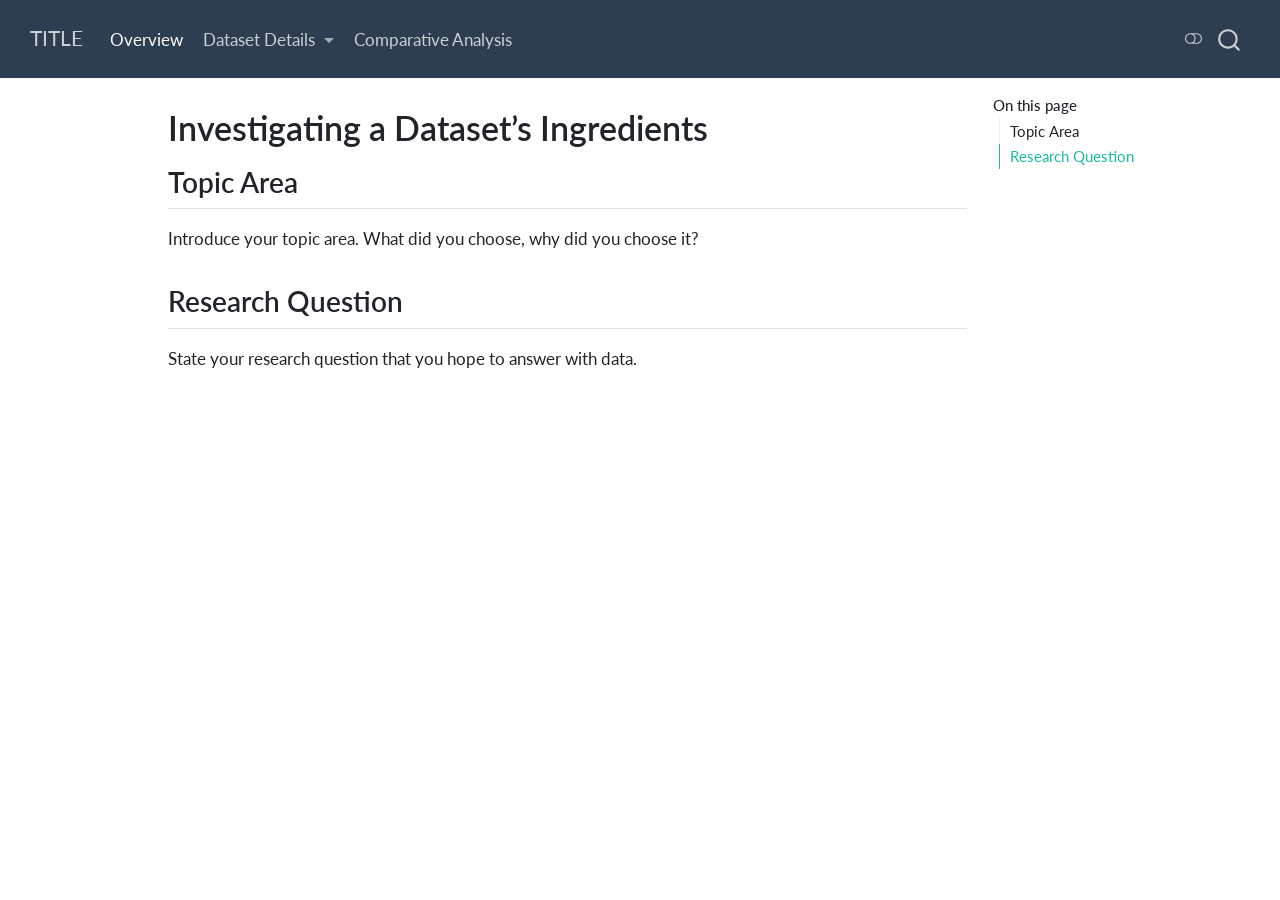
==== commit 2de22994: "Merge branch 'main' of https://github.com/DATA385-f26/social-media-kids" ====
--- a/docs/index.html
+++ b/docs/index.html
@@ -2,7 +2,7 @@
 <html xmlns="http://www.w3.org/1999/xhtml" lang="en" xml:lang="en"><head>
 
 <meta charset="utf-8">
-<meta name="generator" content="quarto-1.10.18">
+<meta name="generator" content="quarto-1.9.38">
 
 <meta name="viewport" content="width=device-width, initial-scale=1.0, user-scalable=yes">
 
@@ -12,13 +12,10 @@
 /* Default styles provided by pandoc.
 ** See https://pandoc.org/MANUAL.html#variables-for-html for config info.
 */
+code{white-space: pre-wrap;}
 span.smallcaps{font-variant: small-caps;}
-div.columns{display: flex; gap: 1.5em;}
-div.column{flex: auto;}
-@media screen {
-div.columns{gap: min(4vw, 1.5em);}
-div.column{overflow-x: auto;}
-}
+div.columns{display: flex; gap: min(4vw, 1.5em);}
+div.column{flex: auto; overflow-x: auto;}
 div.hanging-indent{margin-left: 1.5em; text-indent: -1.5em;}
 ul.task-list{list-style: none;}
 ul.task-list li input[type="checkbox"] {
@@ -41,14 +38,14 @@
 <script src="site_libs/quarto-html/tippy.umd.min.js"></script>
 <script src="site_libs/quarto-html/anchor.min.js"></script>
 <link href="site_libs/quarto-html/tippy.css" rel="stylesheet">
-<link href="site_libs/quarto-html/quarto-syntax-highlighting-64a204ab8560d761af7679ceaba22944.css" rel="stylesheet" class="quarto-color-scheme" id="quarto-text-highlighting-styles">
-<link href="site_libs/quarto-html/quarto-syntax-highlighting-dark-b85bc7c33db8c58e0ec93c3465666fed.css" rel="stylesheet" class="quarto-color-scheme quarto-color-alternate" id="quarto-text-highlighting-styles">
-<link href="site_libs/quarto-html/quarto-syntax-highlighting-64a204ab8560d761af7679ceaba22944.css" rel="stylesheet" class="quarto-color-scheme-extra" id="quarto-text-highlighting-styles">
+<link href="site_libs/quarto-html/quarto-syntax-highlighting-15634bcf2e68342d4ad2dfa704d543f6.css" rel="stylesheet" class="quarto-color-scheme" id="quarto-text-highlighting-styles">
+<link href="site_libs/quarto-html/quarto-syntax-highlighting-dark-0a6b7249c26820e032cb0bd839ff02b1.css" rel="stylesheet" class="quarto-color-scheme quarto-color-alternate" id="quarto-text-highlighting-styles">
+<link href="site_libs/quarto-html/quarto-syntax-highlighting-15634bcf2e68342d4ad2dfa704d543f6.css" rel="stylesheet" class="quarto-color-scheme-extra" id="quarto-text-highlighting-styles">
 <script src="site_libs/bootstrap/bootstrap.min.js"></script>
 <link href="site_libs/bootstrap/bootstrap-icons.css" rel="stylesheet">
-<link href="site_libs/bootstrap/bootstrap-e5f91ad3aecf1eb9d35c53ff38ad6c57.min.css" rel="stylesheet" append-hash="true" class="quarto-color-scheme" id="quarto-bootstrap" data-mode="light">
-<link href="site_libs/bootstrap/bootstrap-dark-8b348f4b4b74a528bf910da1e8c5139e.min.css" rel="stylesheet" append-hash="true" class="quarto-color-scheme quarto-color-alternate" id="quarto-bootstrap" data-mode="dark">
-<link href="site_libs/bootstrap/bootstrap-e5f91ad3aecf1eb9d35c53ff38ad6c57.min.css" rel="stylesheet" append-hash="true" class="quarto-color-scheme-extra" id="quarto-bootstrap" data-mode="light">
+<link href="site_libs/bootstrap/bootstrap-dcfa5b39c3ce92793106f6f8ef31c138.min.css" rel="stylesheet" append-hash="true" class="quarto-color-scheme" id="quarto-bootstrap" data-mode="light">
+<link href="site_libs/bootstrap/bootstrap-dark-ae58b4859d0e89f3188bd3098877fa5b.min.css" rel="stylesheet" append-hash="true" class="quarto-color-scheme quarto-color-alternate" id="quarto-bootstrap" data-mode="dark">
+<link href="site_libs/bootstrap/bootstrap-dcfa5b39c3ce92793106f6f8ef31c138.min.css" rel="stylesheet" append-hash="true" class="quarto-color-scheme-extra" id="quarto-bootstrap" data-mode="light">
 <script id="quarto-search-options" type="application/json">{
   "location": "navbar",
   "copy-button": false,
@@ -279,7 +276,7 @@
     </ul>
   </li>
   <li class="nav-item">
-    <a class="nav-link" href="./analysis.html"> 
+    <a class="nav-link" href="./comparison.qmd"> 
 <span class="menu-text">Comparative Analysis</span></a>
   </li>  
 </ul>
@@ -329,11 +326,11 @@
 
 <section id="topic-area" class="level2">
 <h2 class="anchored" data-anchor-id="topic-area">Topic Area</h2>
-<p>For the research topic presented in this website, the team decided to observe the involvement of social media in human trafficking cases around the world. This topic came as th result from the obstacles presented on the research of our original research question, as data in regards of underage victims is rarely accessible and secure due to the nature of the cases, we where forced to pivot to the use of social median in human trafficking cases.</p>
+<p>Introduce your topic area. What did you choose, why did you choose it?</p>
 </section>
 <section id="research-question" class="level2">
 <h2 class="anchored" data-anchor-id="research-question">Research Question</h2>
-<p>What are some ways child development is negatively imppacted by their use of social media.</p>
+<p>State your research question that you hope to answer with data.</p>
 
 
 </section>
--- a/docs/site_libs/quarto-html/quarto-syntax-highlighting-15634bcf2e68342d4ad2dfa704d543f6.css
+++ b/docs/site_libs/quarto-html/quarto-syntax-highlighting-15634bcf2e68342d4ad2dfa704d543f6.css
@@ -0,0 +1,236 @@
+/* quarto syntax highlight colors */
+:root {
+  --quarto-hl-ot-color: #003B4F;
+  --quarto-hl-at-color: #657422;
+  --quarto-hl-ss-color: #20794D;
+  --quarto-hl-an-color: #5E5E5E;
+  --quarto-hl-fu-color: #4758AB;
+  --quarto-hl-st-color: #20794D;
+  --quarto-hl-cf-color: #003B4F;
+  --quarto-hl-op-color: #5E5E5E;
+  --quarto-hl-er-color: #AD0000;
+  --quarto-hl-bn-color: #AD0000;
+  --quarto-hl-al-color: #AD0000;
+  --quarto-hl-va-color: #111111;
+  --quarto-hl-bu-color: inherit;
+  --quarto-hl-ex-color: inherit;
+  --quarto-hl-pp-color: #AD0000;
+  --quarto-hl-in-color: #5E5E5E;
+  --quarto-hl-vs-color: #20794D;
+  --quarto-hl-wa-color: #5E5E5E;
+  --quarto-hl-do-color: #5E5E5E;
+  --quarto-hl-im-color: #00769E;
+  --quarto-hl-ch-color: #20794D;
+  --quarto-hl-dt-color: #AD0000;
+  --quarto-hl-fl-color: #AD0000;
+  --quarto-hl-co-color: #5E5E5E;
+  --quarto-hl-cv-color: #5E5E5E;
+  --quarto-hl-cn-color: #8f5902;
+  --quarto-hl-sc-color: #5E5E5E;
+  --quarto-hl-dv-color: #AD0000;
+  --quarto-hl-kw-color: #003B4F;
+}
+
+/* other quarto variables */
+:root {
+  --quarto-font-monospace: SFMono-Regular, Menlo, Monaco, Consolas, "Liberation Mono", "Courier New", monospace;
+}
+
+/* syntax highlight based on Pandoc's rules */
+pre > code.sourceCode > span {
+  color: #003B4F;
+}
+
+code.sourceCode > span {
+  color: #003B4F;
+}
+
+div.sourceCode,
+div.sourceCode pre.sourceCode {
+  color: #003B4F;
+}
+
+/* Normal */
+code span {
+  color: #003B4F;
+}
+
+/* Alert */
+code span.al {
+  color: #AD0000;
+  font-style: inherit;
+}
+
+/* Annotation */
+code span.an {
+  color: #5E5E5E;
+  font-style: inherit;
+}
+
+/* Attribute */
+code span.at {
+  color: #657422;
+  font-style: inherit;
+}
+
+/* BaseN */
+code span.bn {
+  color: #AD0000;
+  font-style: inherit;
+}
+
+/* BuiltIn */
+code span.bu {
+  font-style: inherit;
+}
+
+/* ControlFlow */
+code span.cf {
+  color: #003B4F;
+  font-weight: bold;
+  font-style: inherit;
+}
+
+/* Char */
+code span.ch {
+  color: #20794D;
+  font-style: inherit;
+}
+
+/* Constant */
+code span.cn {
+  color: #8f5902;
+  font-style: inherit;
+}
+
+/* Comment */
+code span.co {
+  color: #5E5E5E;
+  font-style: inherit;
+}
+
+/* CommentVar */
+code span.cv {
+  color: #5E5E5E;
+  font-style: italic;
+}
+
+/* Documentation */
+code span.do {
+  color: #5E5E5E;
+  font-style: italic;
+}
+
+/* DataType */
+code span.dt {
+  color: #AD0000;
+  font-style: inherit;
+}
+
+/* DecVal */
+code span.dv {
+  color: #AD0000;
+  font-style: inherit;
+}
+
+/* Error */
+code span.er {
+  color: #AD0000;
+  font-style: inherit;
+}
+
+/* Extension */
+code span.ex {
+  font-style: inherit;
+}
+
+/* Float */
+code span.fl {
+  color: #AD0000;
+  font-style: inherit;
+}
+
+/* Function */
+code span.fu {
+  color: #4758AB;
+  font-style: inherit;
+}
+
+/* Import */
+code span.im {
+  color: #00769E;
+  font-style: inherit;
+}
+
+/* Information */
+code span.in {
+  color: #5E5E5E;
+  font-style: inherit;
+}
+
+/* Keyword */
+code span.kw {
+  color: #003B4F;
+  font-weight: bold;
+  font-style: inherit;
+}
+
+/* Operator */
+code span.op {
+  color: #5E5E5E;
+  font-style: inherit;
+}
+
+/* Other */
+code span.ot {
+  color: #003B4F;
+  font-style: inherit;
+}
+
+/* Preprocessor */
+code span.pp {
+  color: #AD0000;
+  font-style: inherit;
+}
+
+/* SpecialChar */
+code span.sc {
+  color: #5E5E5E;
+  font-style: inherit;
+}
+
+/* SpecialString */
+code span.ss {
+  color: #20794D;
+  font-style: inherit;
+}
+
+/* String */
+code span.st {
+  color: #20794D;
+  font-style: inherit;
+}
+
+/* Variable */
+code span.va {
+  color: #111111;
+  font-style: inherit;
+}
+
+/* VerbatimString */
+code span.vs {
+  color: #20794D;
+  font-style: inherit;
+}
+
+/* Warning */
+code span.wa {
+  color: #5E5E5E;
+  font-style: italic;
+}
+
+.prevent-inlining {
+  content: "</";
+}
+
+/*# sourceMappingURL=f23921c56f73e400b49028c9186a1aa0.css.map */
--- a/docs/site_libs/quarto-html/quarto-syntax-highlighting-dark-0a6b7249c26820e032cb0bd839ff02b1.css
+++ b/docs/site_libs/quarto-html/quarto-syntax-highlighting-dark-0a6b7249c26820e032cb0bd839ff02b1.css
@@ -0,0 +1,219 @@
+/* quarto syntax highlight colors */
+:root {
+  --quarto-hl-al-color: #f07178;
+  --quarto-hl-an-color: #d4d0ab;
+  --quarto-hl-at-color: #00e0e0;
+  --quarto-hl-bn-color: #d4d0ab;
+  --quarto-hl-bu-color: #abe338;
+  --quarto-hl-ch-color: #abe338;
+  --quarto-hl-co-color: #f8f8f2;
+  --quarto-hl-cv-color: #ffd700;
+  --quarto-hl-cn-color: #ffd700;
+  --quarto-hl-cf-color: #ffa07a;
+  --quarto-hl-dt-color: #ffa07a;
+  --quarto-hl-dv-color: #d4d0ab;
+  --quarto-hl-do-color: #f8f8f2;
+  --quarto-hl-er-color: #f07178;
+  --quarto-hl-ex-color: #00e0e0;
+  --quarto-hl-fl-color: #d4d0ab;
+  --quarto-hl-fu-color: #ffa07a;
+  --quarto-hl-im-color: #abe338;
+  --quarto-hl-in-color: #d4d0ab;
+  --quarto-hl-kw-color: #ffa07a;
+  --quarto-hl-op-color: #ffa07a;
+  --quarto-hl-ot-color: #00e0e0;
+  --quarto-hl-pp-color: #dcc6e0;
+  --quarto-hl-re-color: #00e0e0;
+  --quarto-hl-sc-color: #abe338;
+  --quarto-hl-ss-color: #abe338;
+  --quarto-hl-st-color: #abe338;
+  --quarto-hl-va-color: #00e0e0;
+  --quarto-hl-vs-color: #abe338;
+  --quarto-hl-wa-color: #dcc6e0;
+}
+
+/* other quarto variables */
+:root {
+  --quarto-font-monospace: SFMono-Regular, Menlo, Monaco, Consolas, "Liberation Mono", "Courier New", monospace;
+}
+
+/* syntax highlight based on Pandoc's rules */
+pre > code.sourceCode > span {
+  color: #f8f8f2;
+}
+
+code.sourceCode > span {
+  color: #f8f8f2;
+}
+
+div.sourceCode,
+div.sourceCode pre.sourceCode {
+  color: #f8f8f2;
+}
+
+/* Normal */
+code span {
+  color: #f8f8f2;
+}
+
+/* Alert */
+code span.al {
+  color: #f07178;
+}
+
+/* Annotation */
+code span.an {
+  color: #d4d0ab;
+}
+
+/* Attribute */
+code span.at {
+  color: #00e0e0;
+}
+
+/* BaseN */
+code span.bn {
+  color: #d4d0ab;
+}
+
+/* BuiltIn */
+code span.bu {
+  color: #abe338;
+}
+
+/* ControlFlow */
+code span.cf {
+  font-weight: bold;
+  color: #ffa07a;
+}
+
+/* Char */
+code span.ch {
+  color: #abe338;
+}
+
+/* Constant */
+code span.cn {
+  color: #ffd700;
+}
+
+/* Comment */
+code span.co {
+  font-style: italic;
+  color: #f8f8f2;
+}
+
+/* CommentVar */
+code span.cv {
+  color: #ffd700;
+}
+
+/* Documentation */
+code span.do {
+  color: #f8f8f2;
+}
+
+/* DataType */
+code span.dt {
+  color: #ffa07a;
+}
+
+/* DecVal */
+code span.dv {
+  color: #d4d0ab;
+}
+
+/* Error */
+code span.er {
+  color: #f07178;
+  text-decoration: underline;
+}
+
+/* Extension */
+code span.ex {
+  font-weight: bold;
+  color: #00e0e0;
+}
+
+/* Float */
+code span.fl {
+  color: #d4d0ab;
+}
+
+/* Function */
+code span.fu {
+  color: #ffa07a;
+}
+
+/* Import */
+code span.im {
+  color: #abe338;
+}
+
+/* Information */
+code span.in {
+  color: #d4d0ab;
+}
+
+/* Keyword */
+code span.kw {
+  font-weight: bold;
+  color: #ffa07a;
+}
+
+/* Operator */
+code span.op {
+  color: #ffa07a;
+}
+
+/* Other */
+code span.ot {
+  color: #00e0e0;
+}
+
+/* Preprocessor */
+code span.pp {
+  color: #dcc6e0;
+}
+
+/* RegionMarker */
+code span.re {
+  background-color: #f8f8f2;
+  color: #00e0e0;
+}
+
+/* SpecialChar */
+code span.sc {
+  color: #abe338;
+}
+
+/* SpecialString */
+code span.ss {
+  color: #abe338;
+}
+
+/* String */
+code span.st {
+  color: #abe338;
+}
+
+/* Variable */
+code span.va {
+  color: #00e0e0;
+}
+
+/* VerbatimString */
+code span.vs {
+  color: #abe338;
+}
+
+/* Warning */
+code span.wa {
+  color: #dcc6e0;
+}
+
+.prevent-inlining {
+  content: "</";
+}
+
+/*# sourceMappingURL=175367c052bafc98bd680af3479823f0.css.map */
--- a/docs/site_libs/quarto-html/quarto-syntax-highlighting-15634bcf2e68342d4ad2dfa704d543f6.css
+++ b/docs/site_libs/quarto-html/quarto-syntax-highlighting-15634bcf2e68342d4ad2dfa704d543f6.css
@@ -0,0 +1,236 @@
+/* quarto syntax highlight colors */
+:root {
+  --quarto-hl-ot-color: #003B4F;
+  --quarto-hl-at-color: #657422;
+  --quarto-hl-ss-color: #20794D;
+  --quarto-hl-an-color: #5E5E5E;
+  --quarto-hl-fu-color: #4758AB;
+  --quarto-hl-st-color: #20794D;
+  --quarto-hl-cf-color: #003B4F;
+  --quarto-hl-op-color: #5E5E5E;
+  --quarto-hl-er-color: #AD0000;
+  --quarto-hl-bn-color: #AD0000;
+  --quarto-hl-al-color: #AD0000;
+  --quarto-hl-va-color: #111111;
+  --quarto-hl-bu-color: inherit;
+  --quarto-hl-ex-color: inherit;
+  --quarto-hl-pp-color: #AD0000;
+  --quarto-hl-in-color: #5E5E5E;
+  --quarto-hl-vs-color: #20794D;
+  --quarto-hl-wa-color: #5E5E5E;
+  --quarto-hl-do-color: #5E5E5E;
+  --quarto-hl-im-color: #00769E;
+  --quarto-hl-ch-color: #20794D;
+  --quarto-hl-dt-color: #AD0000;
+  --quarto-hl-fl-color: #AD0000;
+  --quarto-hl-co-color: #5E5E5E;
+  --quarto-hl-cv-color: #5E5E5E;
+  --quarto-hl-cn-color: #8f5902;
+  --quarto-hl-sc-color: #5E5E5E;
+  --quarto-hl-dv-color: #AD0000;
+  --quarto-hl-kw-color: #003B4F;
+}
+
+/* other quarto variables */
+:root {
+  --quarto-font-monospace: SFMono-Regular, Menlo, Monaco, Consolas, "Liberation Mono", "Courier New", monospace;
+}
+
+/* syntax highlight based on Pandoc's rules */
+pre > code.sourceCode > span {
+  color: #003B4F;
+}
+
+code.sourceCode > span {
+  color: #003B4F;
+}
+
+div.sourceCode,
+div.sourceCode pre.sourceCode {
+  color: #003B4F;
+}
+
+/* Normal */
+code span {
+  color: #003B4F;
+}
+
+/* Alert */
+code span.al {
+  color: #AD0000;
+  font-style: inherit;
+}
+
+/* Annotation */
+code span.an {
+  color: #5E5E5E;
+  font-style: inherit;
+}
+
+/* Attribute */
+code span.at {
+  color: #657422;
+  font-style: inherit;
+}
+
+/* BaseN */
+code span.bn {
+  color: #AD0000;
+  font-style: inherit;
+}
+
+/* BuiltIn */
+code span.bu {
+  font-style: inherit;
+}
+
+/* ControlFlow */
+code span.cf {
+  color: #003B4F;
+  font-weight: bold;
+  font-style: inherit;
+}
+
+/* Char */
+code span.ch {
+  color: #20794D;
+  font-style: inherit;
+}
+
+/* Constant */
+code span.cn {
+  color: #8f5902;
+  font-style: inherit;
+}
+
+/* Comment */
+code span.co {
+  color: #5E5E5E;
+  font-style: inherit;
+}
+
+/* CommentVar */
+code span.cv {
+  color: #5E5E5E;
+  font-style: italic;
+}
+
+/* Documentation */
+code span.do {
+  color: #5E5E5E;
+  font-style: italic;
+}
+
+/* DataType */
+code span.dt {
+  color: #AD0000;
+  font-style: inherit;
+}
+
+/* DecVal */
+code span.dv {
+  color: #AD0000;
+  font-style: inherit;
+}
+
+/* Error */
+code span.er {
+  color: #AD0000;
+  font-style: inherit;
+}
+
+/* Extension */
+code span.ex {
+  font-style: inherit;
+}
+
+/* Float */
+code span.fl {
+  color: #AD0000;
+  font-style: inherit;
+}
+
+/* Function */
+code span.fu {
+  color: #4758AB;
+  font-style: inherit;
+}
+
+/* Import */
+code span.im {
+  color: #00769E;
+  font-style: inherit;
+}
+
+/* Information */
+code span.in {
+  color: #5E5E5E;
+  font-style: inherit;
+}
+
+/* Keyword */
+code span.kw {
+  color: #003B4F;
+  font-weight: bold;
+  font-style: inherit;
+}
+
+/* Operator */
+code span.op {
+  color: #5E5E5E;
+  font-style: inherit;
+}
+
+/* Other */
+code span.ot {
+  color: #003B4F;
+  font-style: inherit;
+}
+
+/* Preprocessor */
+code span.pp {
+  color: #AD0000;
+  font-style: inherit;
+}
+
+/* SpecialChar */
+code span.sc {
+  color: #5E5E5E;
+  font-style: inherit;
+}
+
+/* SpecialString */
+code span.ss {
+  color: #20794D;
+  font-style: inherit;
+}
+
+/* String */
+code span.st {
+  color: #20794D;
+  font-style: inherit;
+}
+
+/* Variable */
+code span.va {
+  color: #111111;
+  font-style: inherit;
+}
+
+/* VerbatimString */
+code span.vs {
+  color: #20794D;
+  font-style: inherit;
+}
+
+/* Warning */
+code span.wa {
+  color: #5E5E5E;
+  font-style: italic;
+}
+
+.prevent-inlining {
+  content: "</";
+}
+
+/*# sourceMappingURL=f23921c56f73e400b49028c9186a1aa0.css.map */
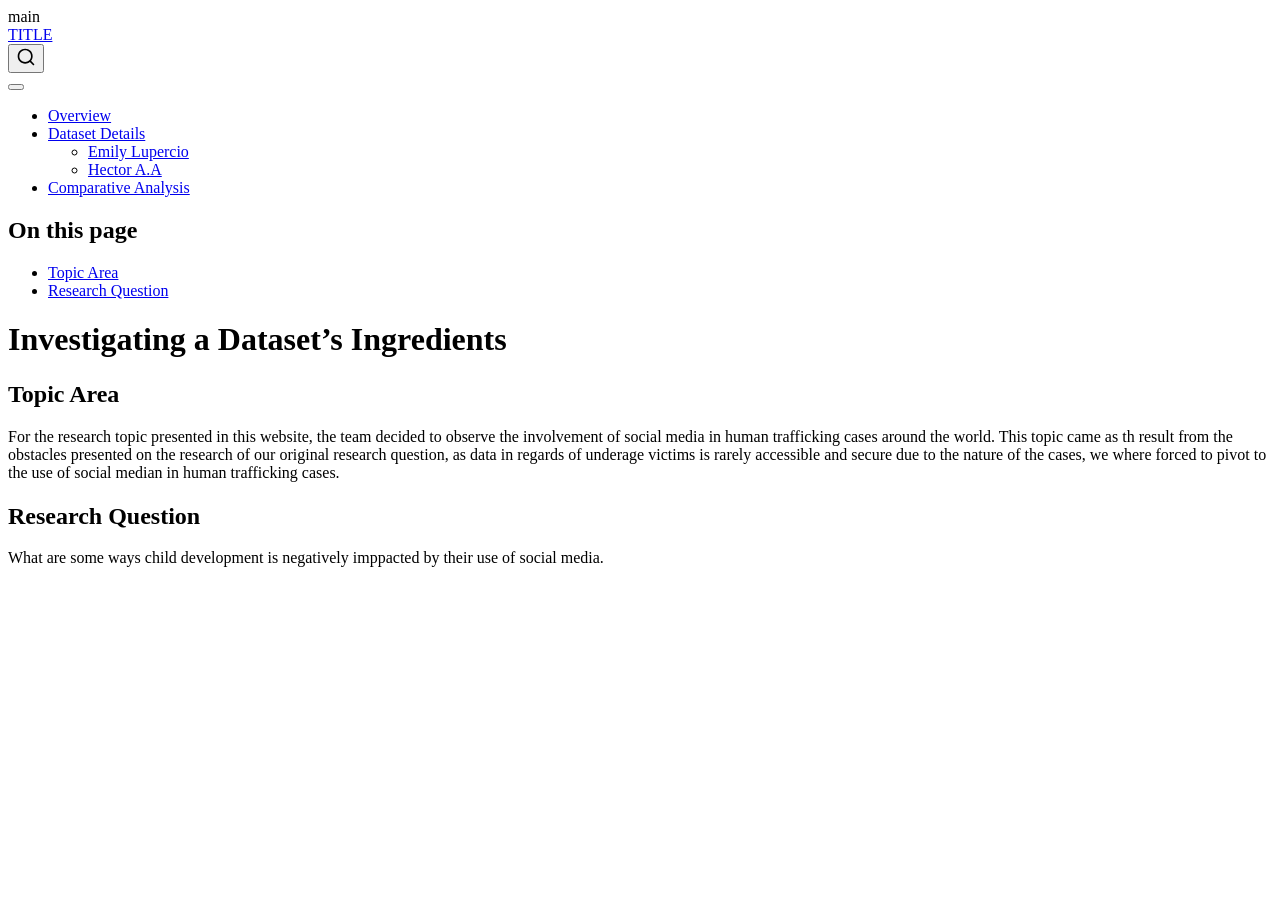
==== commit cf981efa: "Merge branch 'main' into compare-data" ====
--- a/docs/index.html
+++ b/docs/index.html
@@ -2,7 +2,7 @@
 <html xmlns="http://www.w3.org/1999/xhtml" lang="en" xml:lang="en"><head>
 
 <meta charset="utf-8">
-<meta name="generator" content="quarto-1.9.38">
+<meta name="generator" content="quarto-1.10.18">
 
 <meta name="viewport" content="width=device-width, initial-scale=1.0, user-scalable=yes">
 
@@ -12,10 +12,13 @@
 /* Default styles provided by pandoc.
 ** See https://pandoc.org/MANUAL.html#variables-for-html for config info.
 */
-code{white-space: pre-wrap;}
 span.smallcaps{font-variant: small-caps;}
-div.columns{display: flex; gap: min(4vw, 1.5em);}
-div.column{flex: auto; overflow-x: auto;}
+div.columns{display: flex; gap: 1.5em;}
+div.column{flex: auto;}
+@media screen {
+div.columns{gap: min(4vw, 1.5em);}
+div.column{overflow-x: auto;}
+}
 div.hanging-indent{margin-left: 1.5em; text-indent: -1.5em;}
 ul.task-list{list-style: none;}
 ul.task-list li input[type="checkbox"] {
@@ -38,14 +41,17 @@
 <script src="site_libs/quarto-html/tippy.umd.min.js"></script>
 <script src="site_libs/quarto-html/anchor.min.js"></script>
 <link href="site_libs/quarto-html/tippy.css" rel="stylesheet">
-<link href="site_libs/quarto-html/quarto-syntax-highlighting-15634bcf2e68342d4ad2dfa704d543f6.css" rel="stylesheet" class="quarto-color-scheme" id="quarto-text-highlighting-styles">
-<link href="site_libs/quarto-html/quarto-syntax-highlighting-dark-0a6b7249c26820e032cb0bd839ff02b1.css" rel="stylesheet" class="quarto-color-scheme quarto-color-alternate" id="quarto-text-highlighting-styles">
-<link href="site_libs/quarto-html/quarto-syntax-highlighting-15634bcf2e68342d4ad2dfa704d543f6.css" rel="stylesheet" class="quarto-color-scheme-extra" id="quarto-text-highlighting-styles">
+<link href="site_libs/quarto-html/quarto-syntax-highlighting-64a204ab8560d761af7679ceaba22944.css" rel="stylesheet" class="quarto-color-scheme" id="quarto-text-highlighting-styles">
+<link href="site_libs/quarto-html/quarto-syntax-highlighting-dark-b85bc7c33db8c58e0ec93c3465666fed.css" rel="stylesheet" class="quarto-color-scheme quarto-color-alternate" id="quarto-text-highlighting-styles">
+<link href="site_libs/quarto-html/quarto-syntax-highlighting-64a204ab8560d761af7679ceaba22944.css" rel="stylesheet" class="quarto-color-scheme-extra" id="quarto-text-highlighting-styles">
 <script src="site_libs/bootstrap/bootstrap.min.js"></script>
 <link href="site_libs/bootstrap/bootstrap-icons.css" rel="stylesheet">
-<link href="site_libs/bootstrap/bootstrap-dcfa5b39c3ce92793106f6f8ef31c138.min.css" rel="stylesheet" append-hash="true" class="quarto-color-scheme" id="quarto-bootstrap" data-mode="light">
-<link href="site_libs/bootstrap/bootstrap-dark-ae58b4859d0e89f3188bd3098877fa5b.min.css" rel="stylesheet" append-hash="true" class="quarto-color-scheme quarto-color-alternate" id="quarto-bootstrap" data-mode="dark">
-<link href="site_libs/bootstrap/bootstrap-dcfa5b39c3ce92793106f6f8ef31c138.min.css" rel="stylesheet" append-hash="true" class="quarto-color-scheme-extra" id="quarto-bootstrap" data-mode="light">
+<link href="site_libs/bootstrap/bootstrap-e5f91ad3aecf1eb9d35c53ff38ad6c57.min.css" rel="stylesheet" append-hash="true" class="quarto-color-scheme" id="quarto-bootstrap" data-mode="light">
+<link href="site_libs/bootstrap/bootstrap-dark-8b348f4b4b74a528bf910da1e8c5139e.min.css" rel="stylesheet" append-hash="true" class="quarto-color-scheme quarto-color-alternate" id="quarto-bootstrap" data-mode="dark">
+<link href="site_libs/bootstrap/bootstrap-e5f91ad3aecf1eb9d35c53ff38ad6c57.min.css" rel="stylesheet" append-hash="true" class="quarto-color-scheme-extra" id="quarto-bootstrap" data-mode="light">
+<link href="site_libs/bootstrap/bootstrap-92404dd89b1444827012a9e3a58cda88.min.css" rel="stylesheet" append-hash="true" class="quarto-color-scheme" id="quarto-bootstrap" data-mode="light">
+<link href="site_libs/bootstrap/bootstrap-dark-8b348f4b4b74a528bf910da1e8c5139e.min.css" rel="stylesheet" append-hash="true" class="quarto-color-scheme quarto-color-alternate" id="quarto-bootstrap" data-mode="dark">
+<link href="site_libs/bootstrap/bootstrap-92404dd89b1444827012a9e3a58cda88.min.css" rel="stylesheet" append-hash="true" class="quarto-color-scheme-extra" id="quarto-bootstrap" data-mode="light"> main
 <script id="quarto-search-options" type="application/json">{
   "location": "navbar",
   "copy-button": false,
@@ -276,7 +282,7 @@
     </ul>
   </li>
   <li class="nav-item">
-    <a class="nav-link" href="./comparison.qmd"> 
+    <a class="nav-link" href="./analysis.html"> 
 <span class="menu-text">Comparative Analysis</span></a>
   </li>  
 </ul>
@@ -326,11 +332,11 @@
 
 <section id="topic-area" class="level2">
 <h2 class="anchored" data-anchor-id="topic-area">Topic Area</h2>
-<p>Introduce your topic area. What did you choose, why did you choose it?</p>
+<p>For the research topic presented in this website, the team decided to observe the involvement of social media in human trafficking cases around the world. This topic came as th result from the obstacles presented on the research of our original research question, as data in regards of underage victims is rarely accessible and secure due to the nature of the cases, we where forced to pivot to the use of social median in human trafficking cases.</p>
 </section>
 <section id="research-question" class="level2">
 <h2 class="anchored" data-anchor-id="research-question">Research Question</h2>
-<p>State your research question that you hope to answer with data.</p>
+<p>What are some ways child development is negatively imppacted by their use of social media.</p>
 
 
 </section>
--- a/docs/site_libs/quarto-html/quarto-syntax-highlighting-64a204ab8560d761af7679ceaba22944.css
+++ b/docs/site_libs/quarto-html/quarto-syntax-highlighting-64a204ab8560d761af7679ceaba22944.css
@@ -0,0 +1,236 @@
+/* quarto syntax highlight colors */
+:root {
+  --quarto-hl-ot-color: #003B4F;
+  --quarto-hl-at-color: #657422;
+  --quarto-hl-ss-color: #20794D;
+  --quarto-hl-an-color: #5E5E5E;
+  --quarto-hl-fu-color: #4758AB;
+  --quarto-hl-st-color: #20794D;
+  --quarto-hl-cf-color: #003B4F;
+  --quarto-hl-op-color: #5E5E5E;
+  --quarto-hl-er-color: #AD0000;
+  --quarto-hl-bn-color: #AD0000;
+  --quarto-hl-al-color: #AD0000;
+  --quarto-hl-va-color: #111111;
+  --quarto-hl-bu-color: inherit;
+  --quarto-hl-ex-color: inherit;
+  --quarto-hl-pp-color: #AD0000;
+  --quarto-hl-in-color: #5E5E5E;
+  --quarto-hl-vs-color: #20794D;
+  --quarto-hl-wa-color: #5E5E5E;
+  --quarto-hl-do-color: #5E5E5E;
+  --quarto-hl-im-color: #00769E;
+  --quarto-hl-ch-color: #20794D;
+  --quarto-hl-dt-color: #AD0000;
+  --quarto-hl-fl-color: #AD0000;
+  --quarto-hl-co-color: #5E5E5E;
+  --quarto-hl-cv-color: #5E5E5E;
+  --quarto-hl-cn-color: #8f5902;
+  --quarto-hl-sc-color: #5E5E5E;
+  --quarto-hl-dv-color: #AD0000;
+  --quarto-hl-kw-color: #003B4F;
+}
+
+/* other quarto variables */
+:root {
+  --quarto-font-monospace: SFMono-Regular, Menlo, Monaco, Consolas, "Liberation Mono", "Courier New", monospace;
+}
+
+/* syntax highlight based on Pandoc's rules */
+pre > code.sourceCode > span {
+  color: #003B4F;
+}
+
+code.sourceCode > span {
+  color: #003B4F;
+}
+
+div.sourceCode,
+div.sourceCode pre.sourceCode {
+  color: #003B4F;
+}
+
+/* Normal */
+code span {
+  color: #003B4F;
+}
+
+/* Alert */
+code span.al {
+  color: #AD0000;
+  font-style: inherit;
+}
+
+/* Annotation */
+code span.an {
+  color: #5E5E5E;
+  font-style: inherit;
+}
+
+/* Attribute */
+code span.at {
+  color: #657422;
+  font-style: inherit;
+}
+
+/* BaseN */
+code span.bn {
+  color: #AD0000;
+  font-style: inherit;
+}
+
+/* BuiltIn */
+code span.bu {
+  font-style: inherit;
+}
+
+/* ControlFlow */
+code span.cf {
+  color: #003B4F;
+  font-weight: bold;
+  font-style: inherit;
+}
+
+/* Char */
+code span.ch {
+  color: #20794D;
+  font-style: inherit;
+}
+
+/* Constant */
+code span.cn {
+  color: #8f5902;
+  font-style: inherit;
+}
+
+/* Comment */
+code span.co {
+  color: #5E5E5E;
+  font-style: inherit;
+}
+
+/* CommentVar */
+code span.cv {
+  color: #5E5E5E;
+  font-style: italic;
+}
+
+/* Documentation */
+code span.do {
+  color: #5E5E5E;
+  font-style: italic;
+}
+
+/* DataType */
+code span.dt {
+  color: #AD0000;
+  font-style: inherit;
+}
+
+/* DecVal */
+code span.dv {
+  color: #AD0000;
+  font-style: inherit;
+}
+
+/* Error */
+code span.er {
+  color: #AD0000;
+  font-style: inherit;
+}
+
+/* Extension */
+code span.ex {
+  font-style: inherit;
+}
+
+/* Float */
+code span.fl {
+  color: #AD0000;
+  font-style: inherit;
+}
+
+/* Function */
+code span.fu {
+  color: #4758AB;
+  font-style: inherit;
+}
+
+/* Import */
+code span.im {
+  color: #00769E;
+  font-style: inherit;
+}
+
+/* Information */
+code span.in {
+  color: #5E5E5E;
+  font-style: inherit;
+}
+
+/* Keyword */
+code span.kw {
+  color: #003B4F;
+  font-weight: bold;
+  font-style: inherit;
+}
+
+/* Operator */
+code span.op {
+  color: #5E5E5E;
+  font-style: inherit;
+}
+
+/* Other */
+code span.ot {
+  color: #003B4F;
+  font-style: inherit;
+}
+
+/* Preprocessor */
+code span.pp {
+  color: #AD0000;
+  font-style: inherit;
+}
+
+/* SpecialChar */
+code span.sc {
+  color: #5E5E5E;
+  font-style: inherit;
+}
+
+/* SpecialString */
+code span.ss {
+  color: #20794D;
+  font-style: inherit;
+}
+
+/* String */
+code span.st {
+  color: #20794D;
+  font-style: inherit;
+}
+
+/* Variable */
+code span.va {
+  color: #111111;
+  font-style: inherit;
+}
+
+/* VerbatimString */
+code span.vs {
+  color: #20794D;
+  font-style: inherit;
+}
+
+/* Warning */
+code span.wa {
+  color: #5E5E5E;
+  font-style: italic;
+}
+
+.prevent-inlining {
+  content: "</";
+}
+
+/*# sourceMappingURL=9d8d5bb603a83b8298b89080a598c93b.css.map */
--- a/docs/site_libs/quarto-html/quarto-syntax-highlighting-dark-b85bc7c33db8c58e0ec93c3465666fed.css
+++ b/docs/site_libs/quarto-html/quarto-syntax-highlighting-dark-b85bc7c33db8c58e0ec93c3465666fed.css
@@ -0,0 +1,219 @@
+/* quarto syntax highlight colors */
+:root {
+  --quarto-hl-al-color: #f07178;
+  --quarto-hl-an-color: #d4d0ab;
+  --quarto-hl-at-color: #00e0e0;
+  --quarto-hl-bn-color: #d4d0ab;
+  --quarto-hl-bu-color: #abe338;
+  --quarto-hl-ch-color: #abe338;
+  --quarto-hl-co-color: #f8f8f2;
+  --quarto-hl-cv-color: #ffd700;
+  --quarto-hl-cn-color: #ffd700;
+  --quarto-hl-cf-color: #ffa07a;
+  --quarto-hl-dt-color: #ffa07a;
+  --quarto-hl-dv-color: #d4d0ab;
+  --quarto-hl-do-color: #f8f8f2;
+  --quarto-hl-er-color: #f07178;
+  --quarto-hl-ex-color: #00e0e0;
+  --quarto-hl-fl-color: #d4d0ab;
+  --quarto-hl-fu-color: #ffa07a;
+  --quarto-hl-im-color: #abe338;
+  --quarto-hl-in-color: #d4d0ab;
+  --quarto-hl-kw-color: #ffa07a;
+  --quarto-hl-op-color: #ffa07a;
+  --quarto-hl-ot-color: #00e0e0;
+  --quarto-hl-pp-color: #dcc6e0;
+  --quarto-hl-re-color: #00e0e0;
+  --quarto-hl-sc-color: #abe338;
+  --quarto-hl-ss-color: #abe338;
+  --quarto-hl-st-color: #abe338;
+  --quarto-hl-va-color: #00e0e0;
+  --quarto-hl-vs-color: #abe338;
+  --quarto-hl-wa-color: #dcc6e0;
+}
+
+/* other quarto variables */
+:root {
+  --quarto-font-monospace: SFMono-Regular, Menlo, Monaco, Consolas, "Liberation Mono", "Courier New", monospace;
+}
+
+/* syntax highlight based on Pandoc's rules */
+pre > code.sourceCode > span {
+  color: #f8f8f2;
+}
+
+code.sourceCode > span {
+  color: #f8f8f2;
+}
+
+div.sourceCode,
+div.sourceCode pre.sourceCode {
+  color: #f8f8f2;
+}
+
+/* Normal */
+code span {
+  color: #f8f8f2;
+}
+
+/* Alert */
+code span.al {
+  color: #f07178;
+}
+
+/* Annotation */
+code span.an {
+  color: #d4d0ab;
+}
+
+/* Attribute */
+code span.at {
+  color: #00e0e0;
+}
+
+/* BaseN */
+code span.bn {
+  color: #d4d0ab;
+}
+
+/* BuiltIn */
+code span.bu {
+  color: #abe338;
+}
+
+/* ControlFlow */
+code span.cf {
+  font-weight: bold;
+  color: #ffa07a;
+}
+
+/* Char */
+code span.ch {
+  color: #abe338;
+}
+
+/* Constant */
+code span.cn {
+  color: #ffd700;
+}
+
+/* Comment */
+code span.co {
+  font-style: italic;
+  color: #f8f8f2;
+}
+
+/* CommentVar */
+code span.cv {
+  color: #ffd700;
+}
+
+/* Documentation */
+code span.do {
+  color: #f8f8f2;
+}
+
+/* DataType */
+code span.dt {
+  color: #ffa07a;
+}
+
+/* DecVal */
+code span.dv {
+  color: #d4d0ab;
+}
+
+/* Error */
+code span.er {
+  color: #f07178;
+  text-decoration: underline;
+}
+
+/* Extension */
+code span.ex {
+  font-weight: bold;
+  color: #00e0e0;
+}
+
+/* Float */
+code span.fl {
+  color: #d4d0ab;
+}
+
+/* Function */
+code span.fu {
+  color: #ffa07a;
+}
+
+/* Import */
+code span.im {
+  color: #abe338;
+}
+
+/* Information */
+code span.in {
+  color: #d4d0ab;
+}
+
+/* Keyword */
+code span.kw {
+  font-weight: bold;
+  color: #ffa07a;
+}
+
+/* Operator */
+code span.op {
+  color: #ffa07a;
+}
+
+/* Other */
+code span.ot {
+  color: #00e0e0;
+}
+
+/* Preprocessor */
+code span.pp {
+  color: #dcc6e0;
+}
+
+/* RegionMarker */
+code span.re {
+  background-color: #f8f8f2;
+  color: #00e0e0;
+}
+
+/* SpecialChar */
+code span.sc {
+  color: #abe338;
+}
+
+/* SpecialString */
+code span.ss {
+  color: #abe338;
+}
+
+/* String */
+code span.st {
+  color: #abe338;
+}
+
+/* Variable */
+code span.va {
+  color: #00e0e0;
+}
+
+/* VerbatimString */
+code span.vs {
+  color: #abe338;
+}
+
+/* Warning */
+code span.wa {
+  color: #dcc6e0;
+}
+
+.prevent-inlining {
+  content: "</";
+}
+
+/*# sourceMappingURL=4ed8f1090dec6531da29ab00902aa718.css.map */
--- a/docs/site_libs/quarto-html/quarto-syntax-highlighting-64a204ab8560d761af7679ceaba22944.css
+++ b/docs/site_libs/quarto-html/quarto-syntax-highlighting-64a204ab8560d761af7679ceaba22944.css
@@ -0,0 +1,236 @@
+/* quarto syntax highlight colors */
+:root {
+  --quarto-hl-ot-color: #003B4F;
+  --quarto-hl-at-color: #657422;
+  --quarto-hl-ss-color: #20794D;
+  --quarto-hl-an-color: #5E5E5E;
+  --quarto-hl-fu-color: #4758AB;
+  --quarto-hl-st-color: #20794D;
+  --quarto-hl-cf-color: #003B4F;
+  --quarto-hl-op-color: #5E5E5E;
+  --quarto-hl-er-color: #AD0000;
+  --quarto-hl-bn-color: #AD0000;
+  --quarto-hl-al-color: #AD0000;
+  --quarto-hl-va-color: #111111;
+  --quarto-hl-bu-color: inherit;
+  --quarto-hl-ex-color: inherit;
+  --quarto-hl-pp-color: #AD0000;
+  --quarto-hl-in-color: #5E5E5E;
+  --quarto-hl-vs-color: #20794D;
+  --quarto-hl-wa-color: #5E5E5E;
+  --quarto-hl-do-color: #5E5E5E;
+  --quarto-hl-im-color: #00769E;
+  --quarto-hl-ch-color: #20794D;
+  --quarto-hl-dt-color: #AD0000;
+  --quarto-hl-fl-color: #AD0000;
+  --quarto-hl-co-color: #5E5E5E;
+  --quarto-hl-cv-color: #5E5E5E;
+  --quarto-hl-cn-color: #8f5902;
+  --quarto-hl-sc-color: #5E5E5E;
+  --quarto-hl-dv-color: #AD0000;
+  --quarto-hl-kw-color: #003B4F;
+}
+
+/* other quarto variables */
+:root {
+  --quarto-font-monospace: SFMono-Regular, Menlo, Monaco, Consolas, "Liberation Mono", "Courier New", monospace;
+}
+
+/* syntax highlight based on Pandoc's rules */
+pre > code.sourceCode > span {
+  color: #003B4F;
+}
+
+code.sourceCode > span {
+  color: #003B4F;
+}
+
+div.sourceCode,
+div.sourceCode pre.sourceCode {
+  color: #003B4F;
+}
+
+/* Normal */
+code span {
+  color: #003B4F;
+}
+
+/* Alert */
+code span.al {
+  color: #AD0000;
+  font-style: inherit;
+}
+
+/* Annotation */
+code span.an {
+  color: #5E5E5E;
+  font-style: inherit;
+}
+
+/* Attribute */
+code span.at {
+  color: #657422;
+  font-style: inherit;
+}
+
+/* BaseN */
+code span.bn {
+  color: #AD0000;
+  font-style: inherit;
+}
+
+/* BuiltIn */
+code span.bu {
+  font-style: inherit;
+}
+
+/* ControlFlow */
+code span.cf {
+  color: #003B4F;
+  font-weight: bold;
+  font-style: inherit;
+}
+
+/* Char */
+code span.ch {
+  color: #20794D;
+  font-style: inherit;
+}
+
+/* Constant */
+code span.cn {
+  color: #8f5902;
+  font-style: inherit;
+}
+
+/* Comment */
+code span.co {
+  color: #5E5E5E;
+  font-style: inherit;
+}
+
+/* CommentVar */
+code span.cv {
+  color: #5E5E5E;
+  font-style: italic;
+}
+
+/* Documentation */
+code span.do {
+  color: #5E5E5E;
+  font-style: italic;
+}
+
+/* DataType */
+code span.dt {
+  color: #AD0000;
+  font-style: inherit;
+}
+
+/* DecVal */
+code span.dv {
+  color: #AD0000;
+  font-style: inherit;
+}
+
+/* Error */
+code span.er {
+  color: #AD0000;
+  font-style: inherit;
+}
+
+/* Extension */
+code span.ex {
+  font-style: inherit;
+}
+
+/* Float */
+code span.fl {
+  color: #AD0000;
+  font-style: inherit;
+}
+
+/* Function */
+code span.fu {
+  color: #4758AB;
+  font-style: inherit;
+}
+
+/* Import */
+code span.im {
+  color: #00769E;
+  font-style: inherit;
+}
+
+/* Information */
+code span.in {
+  color: #5E5E5E;
+  font-style: inherit;
+}
+
+/* Keyword */
+code span.kw {
+  color: #003B4F;
+  font-weight: bold;
+  font-style: inherit;
+}
+
+/* Operator */
+code span.op {
+  color: #5E5E5E;
+  font-style: inherit;
+}
+
+/* Other */
+code span.ot {
+  color: #003B4F;
+  font-style: inherit;
+}
+
+/* Preprocessor */
+code span.pp {
+  color: #AD0000;
+  font-style: inherit;
+}
+
+/* SpecialChar */
+code span.sc {
+  color: #5E5E5E;
+  font-style: inherit;
+}
+
+/* SpecialString */
+code span.ss {
+  color: #20794D;
+  font-style: inherit;
+}
+
+/* String */
+code span.st {
+  color: #20794D;
+  font-style: inherit;
+}
+
+/* Variable */
+code span.va {
+  color: #111111;
+  font-style: inherit;
+}
+
+/* VerbatimString */
+code span.vs {
+  color: #20794D;
+  font-style: inherit;
+}
+
+/* Warning */
+code span.wa {
+  color: #5E5E5E;
+  font-style: italic;
+}
+
+.prevent-inlining {
+  content: "</";
+}
+
+/*# sourceMappingURL=9d8d5bb603a83b8298b89080a598c93b.css.map */
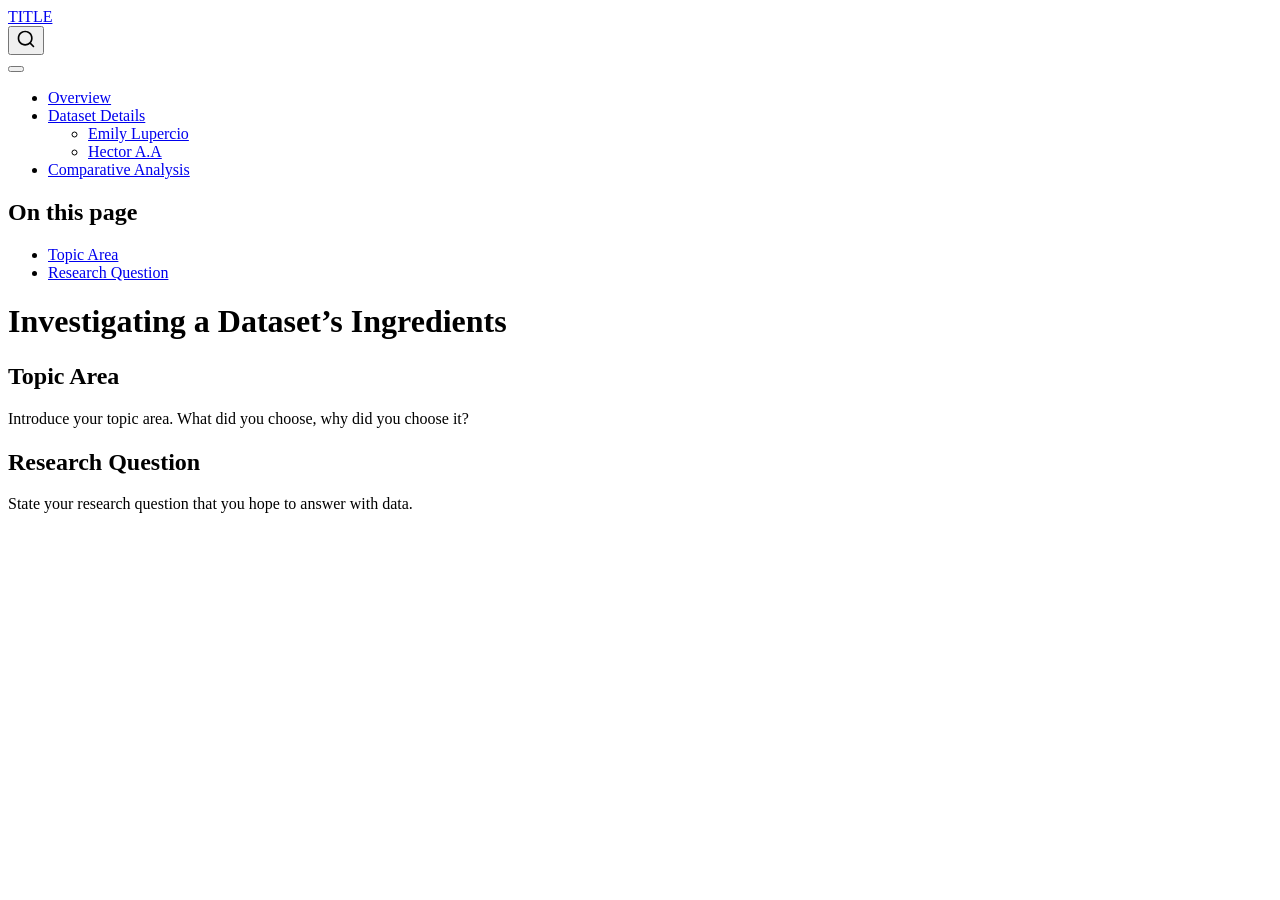
==== commit 147b686f: "many changes, possible junk files AKA not so important for repository" ====
--- a/docs/index.html
+++ b/docs/index.html
@@ -46,12 +46,9 @@
 <link href="site_libs/quarto-html/quarto-syntax-highlighting-64a204ab8560d761af7679ceaba22944.css" rel="stylesheet" class="quarto-color-scheme-extra" id="quarto-text-highlighting-styles">
 <script src="site_libs/bootstrap/bootstrap.min.js"></script>
 <link href="site_libs/bootstrap/bootstrap-icons.css" rel="stylesheet">
-<link href="site_libs/bootstrap/bootstrap-e5f91ad3aecf1eb9d35c53ff38ad6c57.min.css" rel="stylesheet" append-hash="true" class="quarto-color-scheme" id="quarto-bootstrap" data-mode="light">
-<link href="site_libs/bootstrap/bootstrap-dark-8b348f4b4b74a528bf910da1e8c5139e.min.css" rel="stylesheet" append-hash="true" class="quarto-color-scheme quarto-color-alternate" id="quarto-bootstrap" data-mode="dark">
-<link href="site_libs/bootstrap/bootstrap-e5f91ad3aecf1eb9d35c53ff38ad6c57.min.css" rel="stylesheet" append-hash="true" class="quarto-color-scheme-extra" id="quarto-bootstrap" data-mode="light">
 <link href="site_libs/bootstrap/bootstrap-92404dd89b1444827012a9e3a58cda88.min.css" rel="stylesheet" append-hash="true" class="quarto-color-scheme" id="quarto-bootstrap" data-mode="light">
 <link href="site_libs/bootstrap/bootstrap-dark-8b348f4b4b74a528bf910da1e8c5139e.min.css" rel="stylesheet" append-hash="true" class="quarto-color-scheme quarto-color-alternate" id="quarto-bootstrap" data-mode="dark">
-<link href="site_libs/bootstrap/bootstrap-92404dd89b1444827012a9e3a58cda88.min.css" rel="stylesheet" append-hash="true" class="quarto-color-scheme-extra" id="quarto-bootstrap" data-mode="light"> main
+<link href="site_libs/bootstrap/bootstrap-92404dd89b1444827012a9e3a58cda88.min.css" rel="stylesheet" append-hash="true" class="quarto-color-scheme-extra" id="quarto-bootstrap" data-mode="light">
 <script id="quarto-search-options" type="application/json">{
   "location": "navbar",
   "copy-button": false,
@@ -282,7 +279,7 @@
     </ul>
   </li>
   <li class="nav-item">
-    <a class="nav-link" href="./analysis.html"> 
+    <a class="nav-link" href="./comparison.qmd"> 
 <span class="menu-text">Comparative Analysis</span></a>
   </li>  
 </ul>
@@ -332,11 +329,11 @@
 
 <section id="topic-area" class="level2">
 <h2 class="anchored" data-anchor-id="topic-area">Topic Area</h2>
-<p>For the research topic presented in this website, the team decided to observe the involvement of social media in human trafficking cases around the world. This topic came as th result from the obstacles presented on the research of our original research question, as data in regards of underage victims is rarely accessible and secure due to the nature of the cases, we where forced to pivot to the use of social median in human trafficking cases.</p>
+<p>Introduce your topic area. What did you choose, why did you choose it?</p>
 </section>
 <section id="research-question" class="level2">
 <h2 class="anchored" data-anchor-id="research-question">Research Question</h2>
-<p>What are some ways child development is negatively imppacted by their use of social media.</p>
+<p>State your research question that you hope to answer with data.</p>
 
 
 </section>
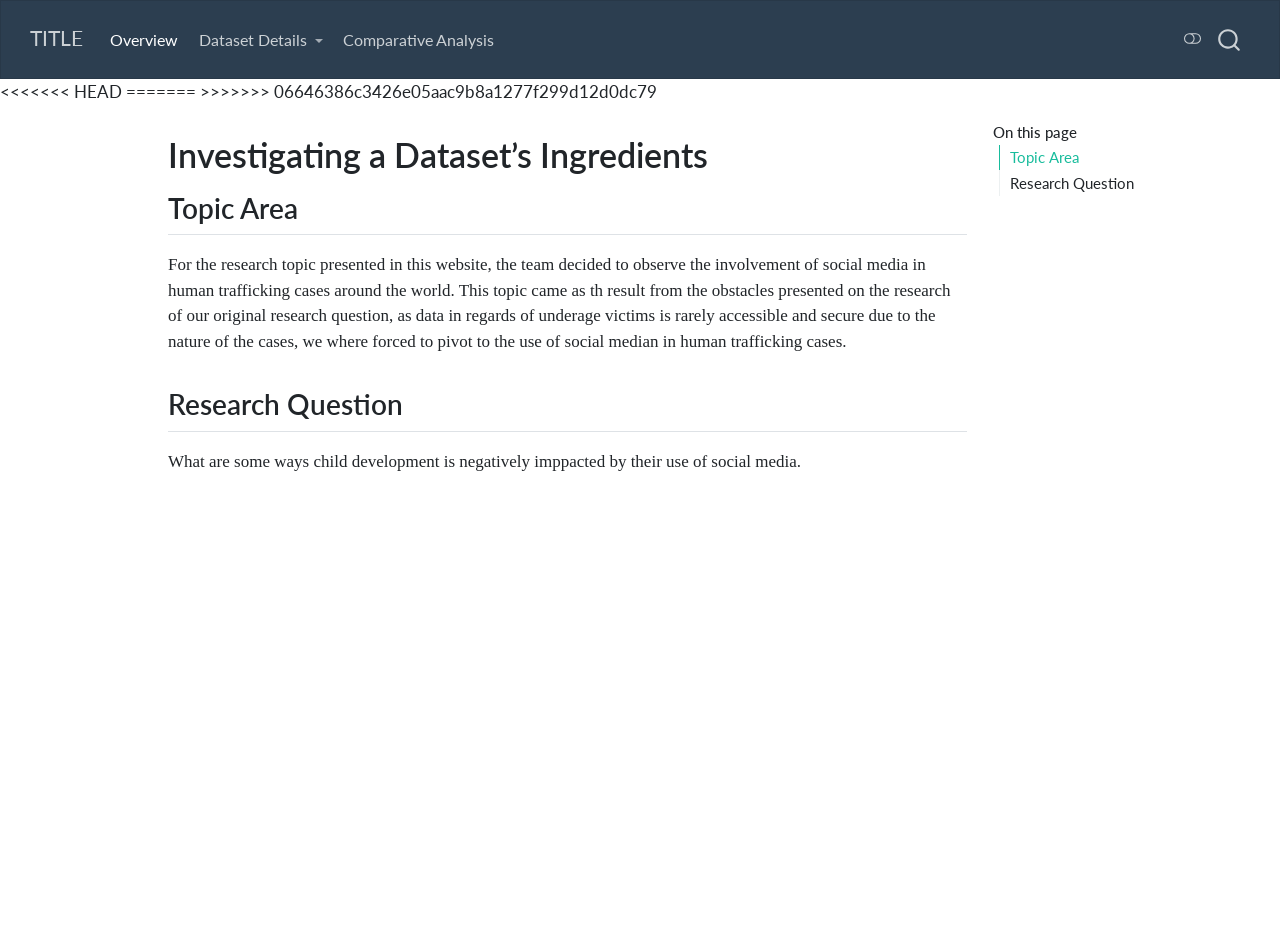
==== commit 21f98012: "hope nothing breaks" ====
--- a/docs/index.html
+++ b/docs/index.html
@@ -2,7 +2,7 @@
 <html xmlns="http://www.w3.org/1999/xhtml" lang="en" xml:lang="en"><head>
 
 <meta charset="utf-8">
-<meta name="generator" content="quarto-1.10.18">
+<meta name="generator" content="quarto-1.9.38">
 
 <meta name="viewport" content="width=device-width, initial-scale=1.0, user-scalable=yes">
 
@@ -12,13 +12,10 @@
 /* Default styles provided by pandoc.
 ** See https://pandoc.org/MANUAL.html#variables-for-html for config info.
 */
+code{white-space: pre-wrap;}
 span.smallcaps{font-variant: small-caps;}
-div.columns{display: flex; gap: 1.5em;}
-div.column{flex: auto;}
-@media screen {
-div.columns{gap: min(4vw, 1.5em);}
-div.column{overflow-x: auto;}
-}
+div.columns{display: flex; gap: min(4vw, 1.5em);}
+div.column{flex: auto; overflow-x: auto;}
 div.hanging-indent{margin-left: 1.5em; text-indent: -1.5em;}
 ul.task-list{list-style: none;}
 ul.task-list li input[type="checkbox"] {
@@ -41,14 +38,20 @@
 <script src="site_libs/quarto-html/tippy.umd.min.js"></script>
 <script src="site_libs/quarto-html/anchor.min.js"></script>
 <link href="site_libs/quarto-html/tippy.css" rel="stylesheet">
-<link href="site_libs/quarto-html/quarto-syntax-highlighting-64a204ab8560d761af7679ceaba22944.css" rel="stylesheet" class="quarto-color-scheme" id="quarto-text-highlighting-styles">
-<link href="site_libs/quarto-html/quarto-syntax-highlighting-dark-b85bc7c33db8c58e0ec93c3465666fed.css" rel="stylesheet" class="quarto-color-scheme quarto-color-alternate" id="quarto-text-highlighting-styles">
-<link href="site_libs/quarto-html/quarto-syntax-highlighting-64a204ab8560d761af7679ceaba22944.css" rel="stylesheet" class="quarto-color-scheme-extra" id="quarto-text-highlighting-styles">
+<link href="site_libs/quarto-html/quarto-syntax-highlighting-15634bcf2e68342d4ad2dfa704d543f6.css" rel="stylesheet" class="quarto-color-scheme" id="quarto-text-highlighting-styles">
+<link href="site_libs/quarto-html/quarto-syntax-highlighting-dark-0a6b7249c26820e032cb0bd839ff02b1.css" rel="stylesheet" class="quarto-color-scheme quarto-color-alternate" id="quarto-text-highlighting-styles">
+<link href="site_libs/quarto-html/quarto-syntax-highlighting-15634bcf2e68342d4ad2dfa704d543f6.css" rel="stylesheet" class="quarto-color-scheme-extra" id="quarto-text-highlighting-styles">
 <script src="site_libs/bootstrap/bootstrap.min.js"></script>
 <link href="site_libs/bootstrap/bootstrap-icons.css" rel="stylesheet">
-<link href="site_libs/bootstrap/bootstrap-92404dd89b1444827012a9e3a58cda88.min.css" rel="stylesheet" append-hash="true" class="quarto-color-scheme" id="quarto-bootstrap" data-mode="light">
+<<<<<<< HEAD
+<link href="site_libs/bootstrap/bootstrap-e5f91ad3aecf1eb9d35c53ff38ad6c57.min.css" rel="stylesheet" append-hash="true" class="quarto-color-scheme" id="quarto-bootstrap" data-mode="light">
 <link href="site_libs/bootstrap/bootstrap-dark-8b348f4b4b74a528bf910da1e8c5139e.min.css" rel="stylesheet" append-hash="true" class="quarto-color-scheme quarto-color-alternate" id="quarto-bootstrap" data-mode="dark">
-<link href="site_libs/bootstrap/bootstrap-92404dd89b1444827012a9e3a58cda88.min.css" rel="stylesheet" append-hash="true" class="quarto-color-scheme-extra" id="quarto-bootstrap" data-mode="light">
+<link href="site_libs/bootstrap/bootstrap-e5f91ad3aecf1eb9d35c53ff38ad6c57.min.css" rel="stylesheet" append-hash="true" class="quarto-color-scheme-extra" id="quarto-bootstrap" data-mode="light">
+=======
+<link href="site_libs/bootstrap/bootstrap-dcfa5b39c3ce92793106f6f8ef31c138.min.css" rel="stylesheet" append-hash="true" class="quarto-color-scheme" id="quarto-bootstrap" data-mode="light">
+<link href="site_libs/bootstrap/bootstrap-dark-ae58b4859d0e89f3188bd3098877fa5b.min.css" rel="stylesheet" append-hash="true" class="quarto-color-scheme quarto-color-alternate" id="quarto-bootstrap" data-mode="dark">
+<link href="site_libs/bootstrap/bootstrap-dcfa5b39c3ce92793106f6f8ef31c138.min.css" rel="stylesheet" append-hash="true" class="quarto-color-scheme-extra" id="quarto-bootstrap" data-mode="light">
+>>>>>>> 06646386c3426e05aac9b8a1277f299d12d0dc79
 <script id="quarto-search-options" type="application/json">{
   "location": "navbar",
   "copy-button": false,
@@ -279,7 +282,7 @@
     </ul>
   </li>
   <li class="nav-item">
-    <a class="nav-link" href="./comparison.qmd"> 
+    <a class="nav-link" href="./analysis.html"> 
 <span class="menu-text">Comparative Analysis</span></a>
   </li>  
 </ul>
@@ -329,11 +332,11 @@
 
 <section id="topic-area" class="level2">
 <h2 class="anchored" data-anchor-id="topic-area">Topic Area</h2>
-<p>Introduce your topic area. What did you choose, why did you choose it?</p>
+<p>For the research topic presented in this website, the team decided to observe the involvement of social media in human trafficking cases around the world. This topic came as th result from the obstacles presented on the research of our original research question, as data in regards of underage victims is rarely accessible and secure due to the nature of the cases, we where forced to pivot to the use of social median in human trafficking cases.</p>
 </section>
 <section id="research-question" class="level2">
 <h2 class="anchored" data-anchor-id="research-question">Research Question</h2>
-<p>State your research question that you hope to answer with data.</p>
+<p>What are some ways child development is negatively imppacted by their use of social media.</p>
 
 
 </section>
--- a/docs/site_libs/quarto-html/quarto-syntax-highlighting-15634bcf2e68342d4ad2dfa704d543f6.css
+++ b/docs/site_libs/quarto-html/quarto-syntax-highlighting-15634bcf2e68342d4ad2dfa704d543f6.css
@@ -0,0 +1,236 @@
+/* quarto syntax highlight colors */
+:root {
+  --quarto-hl-ot-color: #003B4F;
+  --quarto-hl-at-color: #657422;
+  --quarto-hl-ss-color: #20794D;
+  --quarto-hl-an-color: #5E5E5E;
+  --quarto-hl-fu-color: #4758AB;
+  --quarto-hl-st-color: #20794D;
+  --quarto-hl-cf-color: #003B4F;
+  --quarto-hl-op-color: #5E5E5E;
+  --quarto-hl-er-color: #AD0000;
+  --quarto-hl-bn-color: #AD0000;
+  --quarto-hl-al-color: #AD0000;
+  --quarto-hl-va-color: #111111;
+  --quarto-hl-bu-color: inherit;
+  --quarto-hl-ex-color: inherit;
+  --quarto-hl-pp-color: #AD0000;
+  --quarto-hl-in-color: #5E5E5E;
+  --quarto-hl-vs-color: #20794D;
+  --quarto-hl-wa-color: #5E5E5E;
+  --quarto-hl-do-color: #5E5E5E;
+  --quarto-hl-im-color: #00769E;
+  --quarto-hl-ch-color: #20794D;
+  --quarto-hl-dt-color: #AD0000;
+  --quarto-hl-fl-color: #AD0000;
+  --quarto-hl-co-color: #5E5E5E;
+  --quarto-hl-cv-color: #5E5E5E;
+  --quarto-hl-cn-color: #8f5902;
+  --quarto-hl-sc-color: #5E5E5E;
+  --quarto-hl-dv-color: #AD0000;
+  --quarto-hl-kw-color: #003B4F;
+}
+
+/* other quarto variables */
+:root {
+  --quarto-font-monospace: SFMono-Regular, Menlo, Monaco, Consolas, "Liberation Mono", "Courier New", monospace;
+}
+
+/* syntax highlight based on Pandoc's rules */
+pre > code.sourceCode > span {
+  color: #003B4F;
+}
+
+code.sourceCode > span {
+  color: #003B4F;
+}
+
+div.sourceCode,
+div.sourceCode pre.sourceCode {
+  color: #003B4F;
+}
+
+/* Normal */
+code span {
+  color: #003B4F;
+}
+
+/* Alert */
+code span.al {
+  color: #AD0000;
+  font-style: inherit;
+}
+
+/* Annotation */
+code span.an {
+  color: #5E5E5E;
+  font-style: inherit;
+}
+
+/* Attribute */
+code span.at {
+  color: #657422;
+  font-style: inherit;
+}
+
+/* BaseN */
+code span.bn {
+  color: #AD0000;
+  font-style: inherit;
+}
+
+/* BuiltIn */
+code span.bu {
+  font-style: inherit;
+}
+
+/* ControlFlow */
+code span.cf {
+  color: #003B4F;
+  font-weight: bold;
+  font-style: inherit;
+}
+
+/* Char */
+code span.ch {
+  color: #20794D;
+  font-style: inherit;
+}
+
+/* Constant */
+code span.cn {
+  color: #8f5902;
+  font-style: inherit;
+}
+
+/* Comment */
+code span.co {
+  color: #5E5E5E;
+  font-style: inherit;
+}
+
+/* CommentVar */
+code span.cv {
+  color: #5E5E5E;
+  font-style: italic;
+}
+
+/* Documentation */
+code span.do {
+  color: #5E5E5E;
+  font-style: italic;
+}
+
+/* DataType */
+code span.dt {
+  color: #AD0000;
+  font-style: inherit;
+}
+
+/* DecVal */
+code span.dv {
+  color: #AD0000;
+  font-style: inherit;
+}
+
+/* Error */
+code span.er {
+  color: #AD0000;
+  font-style: inherit;
+}
+
+/* Extension */
+code span.ex {
+  font-style: inherit;
+}
+
+/* Float */
+code span.fl {
+  color: #AD0000;
+  font-style: inherit;
+}
+
+/* Function */
+code span.fu {
+  color: #4758AB;
+  font-style: inherit;
+}
+
+/* Import */
+code span.im {
+  color: #00769E;
+  font-style: inherit;
+}
+
+/* Information */
+code span.in {
+  color: #5E5E5E;
+  font-style: inherit;
+}
+
+/* Keyword */
+code span.kw {
+  color: #003B4F;
+  font-weight: bold;
+  font-style: inherit;
+}
+
+/* Operator */
+code span.op {
+  color: #5E5E5E;
+  font-style: inherit;
+}
+
+/* Other */
+code span.ot {
+  color: #003B4F;
+  font-style: inherit;
+}
+
+/* Preprocessor */
+code span.pp {
+  color: #AD0000;
+  font-style: inherit;
+}
+
+/* SpecialChar */
+code span.sc {
+  color: #5E5E5E;
+  font-style: inherit;
+}
+
+/* SpecialString */
+code span.ss {
+  color: #20794D;
+  font-style: inherit;
+}
+
+/* String */
+code span.st {
+  color: #20794D;
+  font-style: inherit;
+}
+
+/* Variable */
+code span.va {
+  color: #111111;
+  font-style: inherit;
+}
+
+/* VerbatimString */
+code span.vs {
+  color: #20794D;
+  font-style: inherit;
+}
+
+/* Warning */
+code span.wa {
+  color: #5E5E5E;
+  font-style: italic;
+}
+
+.prevent-inlining {
+  content: "</";
+}
+
+/*# sourceMappingURL=f23921c56f73e400b49028c9186a1aa0.css.map */
--- a/docs/site_libs/quarto-html/quarto-syntax-highlighting-dark-0a6b7249c26820e032cb0bd839ff02b1.css
+++ b/docs/site_libs/quarto-html/quarto-syntax-highlighting-dark-0a6b7249c26820e032cb0bd839ff02b1.css
@@ -0,0 +1,219 @@
+/* quarto syntax highlight colors */
+:root {
+  --quarto-hl-al-color: #f07178;
+  --quarto-hl-an-color: #d4d0ab;
+  --quarto-hl-at-color: #00e0e0;
+  --quarto-hl-bn-color: #d4d0ab;
+  --quarto-hl-bu-color: #abe338;
+  --quarto-hl-ch-color: #abe338;
+  --quarto-hl-co-color: #f8f8f2;
+  --quarto-hl-cv-color: #ffd700;
+  --quarto-hl-cn-color: #ffd700;
+  --quarto-hl-cf-color: #ffa07a;
+  --quarto-hl-dt-color: #ffa07a;
+  --quarto-hl-dv-color: #d4d0ab;
+  --quarto-hl-do-color: #f8f8f2;
+  --quarto-hl-er-color: #f07178;
+  --quarto-hl-ex-color: #00e0e0;
+  --quarto-hl-fl-color: #d4d0ab;
+  --quarto-hl-fu-color: #ffa07a;
+  --quarto-hl-im-color: #abe338;
+  --quarto-hl-in-color: #d4d0ab;
+  --quarto-hl-kw-color: #ffa07a;
+  --quarto-hl-op-color: #ffa07a;
+  --quarto-hl-ot-color: #00e0e0;
+  --quarto-hl-pp-color: #dcc6e0;
+  --quarto-hl-re-color: #00e0e0;
+  --quarto-hl-sc-color: #abe338;
+  --quarto-hl-ss-color: #abe338;
+  --quarto-hl-st-color: #abe338;
+  --quarto-hl-va-color: #00e0e0;
+  --quarto-hl-vs-color: #abe338;
+  --quarto-hl-wa-color: #dcc6e0;
+}
+
+/* other quarto variables */
+:root {
+  --quarto-font-monospace: SFMono-Regular, Menlo, Monaco, Consolas, "Liberation Mono", "Courier New", monospace;
+}
+
+/* syntax highlight based on Pandoc's rules */
+pre > code.sourceCode > span {
+  color: #f8f8f2;
+}
+
+code.sourceCode > span {
+  color: #f8f8f2;
+}
+
+div.sourceCode,
+div.sourceCode pre.sourceCode {
+  color: #f8f8f2;
+}
+
+/* Normal */
+code span {
+  color: #f8f8f2;
+}
+
+/* Alert */
+code span.al {
+  color: #f07178;
+}
+
+/* Annotation */
+code span.an {
+  color: #d4d0ab;
+}
+
+/* Attribute */
+code span.at {
+  color: #00e0e0;
+}
+
+/* BaseN */
+code span.bn {
+  color: #d4d0ab;
+}
+
+/* BuiltIn */
+code span.bu {
+  color: #abe338;
+}
+
+/* ControlFlow */
+code span.cf {
+  font-weight: bold;
+  color: #ffa07a;
+}
+
+/* Char */
+code span.ch {
+  color: #abe338;
+}
+
+/* Constant */
+code span.cn {
+  color: #ffd700;
+}
+
+/* Comment */
+code span.co {
+  font-style: italic;
+  color: #f8f8f2;
+}
+
+/* CommentVar */
+code span.cv {
+  color: #ffd700;
+}
+
+/* Documentation */
+code span.do {
+  color: #f8f8f2;
+}
+
+/* DataType */
+code span.dt {
+  color: #ffa07a;
+}
+
+/* DecVal */
+code span.dv {
+  color: #d4d0ab;
+}
+
+/* Error */
+code span.er {
+  color: #f07178;
+  text-decoration: underline;
+}
+
+/* Extension */
+code span.ex {
+  font-weight: bold;
+  color: #00e0e0;
+}
+
+/* Float */
+code span.fl {
+  color: #d4d0ab;
+}
+
+/* Function */
+code span.fu {
+  color: #ffa07a;
+}
+
+/* Import */
+code span.im {
+  color: #abe338;
+}
+
+/* Information */
+code span.in {
+  color: #d4d0ab;
+}
+
+/* Keyword */
+code span.kw {
+  font-weight: bold;
+  color: #ffa07a;
+}
+
+/* Operator */
+code span.op {
+  color: #ffa07a;
+}
+
+/* Other */
+code span.ot {
+  color: #00e0e0;
+}
+
+/* Preprocessor */
+code span.pp {
+  color: #dcc6e0;
+}
+
+/* RegionMarker */
+code span.re {
+  background-color: #f8f8f2;
+  color: #00e0e0;
+}
+
+/* SpecialChar */
+code span.sc {
+  color: #abe338;
+}
+
+/* SpecialString */
+code span.ss {
+  color: #abe338;
+}
+
+/* String */
+code span.st {
+  color: #abe338;
+}
+
+/* Variable */
+code span.va {
+  color: #00e0e0;
+}
+
+/* VerbatimString */
+code span.vs {
+  color: #abe338;
+}
+
+/* Warning */
+code span.wa {
+  color: #dcc6e0;
+}
+
+.prevent-inlining {
+  content: "</";
+}
+
+/*# sourceMappingURL=175367c052bafc98bd680af3479823f0.css.map */
--- a/docs/site_libs/quarto-html/quarto-syntax-highlighting-15634bcf2e68342d4ad2dfa704d543f6.css
+++ b/docs/site_libs/quarto-html/quarto-syntax-highlighting-15634bcf2e68342d4ad2dfa704d543f6.css
@@ -0,0 +1,236 @@
+/* quarto syntax highlight colors */
+:root {
+  --quarto-hl-ot-color: #003B4F;
+  --quarto-hl-at-color: #657422;
+  --quarto-hl-ss-color: #20794D;
+  --quarto-hl-an-color: #5E5E5E;
+  --quarto-hl-fu-color: #4758AB;
+  --quarto-hl-st-color: #20794D;
+  --quarto-hl-cf-color: #003B4F;
+  --quarto-hl-op-color: #5E5E5E;
+  --quarto-hl-er-color: #AD0000;
+  --quarto-hl-bn-color: #AD0000;
+  --quarto-hl-al-color: #AD0000;
+  --quarto-hl-va-color: #111111;
+  --quarto-hl-bu-color: inherit;
+  --quarto-hl-ex-color: inherit;
+  --quarto-hl-pp-color: #AD0000;
+  --quarto-hl-in-color: #5E5E5E;
+  --quarto-hl-vs-color: #20794D;
+  --quarto-hl-wa-color: #5E5E5E;
+  --quarto-hl-do-color: #5E5E5E;
+  --quarto-hl-im-color: #00769E;
+  --quarto-hl-ch-color: #20794D;
+  --quarto-hl-dt-color: #AD0000;
+  --quarto-hl-fl-color: #AD0000;
+  --quarto-hl-co-color: #5E5E5E;
+  --quarto-hl-cv-color: #5E5E5E;
+  --quarto-hl-cn-color: #8f5902;
+  --quarto-hl-sc-color: #5E5E5E;
+  --quarto-hl-dv-color: #AD0000;
+  --quarto-hl-kw-color: #003B4F;
+}
+
+/* other quarto variables */
+:root {
+  --quarto-font-monospace: SFMono-Regular, Menlo, Monaco, Consolas, "Liberation Mono", "Courier New", monospace;
+}
+
+/* syntax highlight based on Pandoc's rules */
+pre > code.sourceCode > span {
+  color: #003B4F;
+}
+
+code.sourceCode > span {
+  color: #003B4F;
+}
+
+div.sourceCode,
+div.sourceCode pre.sourceCode {
+  color: #003B4F;
+}
+
+/* Normal */
+code span {
+  color: #003B4F;
+}
+
+/* Alert */
+code span.al {
+  color: #AD0000;
+  font-style: inherit;
+}
+
+/* Annotation */
+code span.an {
+  color: #5E5E5E;
+  font-style: inherit;
+}
+
+/* Attribute */
+code span.at {
+  color: #657422;
+  font-style: inherit;
+}
+
+/* BaseN */
+code span.bn {
+  color: #AD0000;
+  font-style: inherit;
+}
+
+/* BuiltIn */
+code span.bu {
+  font-style: inherit;
+}
+
+/* ControlFlow */
+code span.cf {
+  color: #003B4F;
+  font-weight: bold;
+  font-style: inherit;
+}
+
+/* Char */
+code span.ch {
+  color: #20794D;
+  font-style: inherit;
+}
+
+/* Constant */
+code span.cn {
+  color: #8f5902;
+  font-style: inherit;
+}
+
+/* Comment */
+code span.co {
+  color: #5E5E5E;
+  font-style: inherit;
+}
+
+/* CommentVar */
+code span.cv {
+  color: #5E5E5E;
+  font-style: italic;
+}
+
+/* Documentation */
+code span.do {
+  color: #5E5E5E;
+  font-style: italic;
+}
+
+/* DataType */
+code span.dt {
+  color: #AD0000;
+  font-style: inherit;
+}
+
+/* DecVal */
+code span.dv {
+  color: #AD0000;
+  font-style: inherit;
+}
+
+/* Error */
+code span.er {
+  color: #AD0000;
+  font-style: inherit;
+}
+
+/* Extension */
+code span.ex {
+  font-style: inherit;
+}
+
+/* Float */
+code span.fl {
+  color: #AD0000;
+  font-style: inherit;
+}
+
+/* Function */
+code span.fu {
+  color: #4758AB;
+  font-style: inherit;
+}
+
+/* Import */
+code span.im {
+  color: #00769E;
+  font-style: inherit;
+}
+
+/* Information */
+code span.in {
+  color: #5E5E5E;
+  font-style: inherit;
+}
+
+/* Keyword */
+code span.kw {
+  color: #003B4F;
+  font-weight: bold;
+  font-style: inherit;
+}
+
+/* Operator */
+code span.op {
+  color: #5E5E5E;
+  font-style: inherit;
+}
+
+/* Other */
+code span.ot {
+  color: #003B4F;
+  font-style: inherit;
+}
+
+/* Preprocessor */
+code span.pp {
+  color: #AD0000;
+  font-style: inherit;
+}
+
+/* SpecialChar */
+code span.sc {
+  color: #5E5E5E;
+  font-style: inherit;
+}
+
+/* SpecialString */
+code span.ss {
+  color: #20794D;
+  font-style: inherit;
+}
+
+/* String */
+code span.st {
+  color: #20794D;
+  font-style: inherit;
+}
+
+/* Variable */
+code span.va {
+  color: #111111;
+  font-style: inherit;
+}
+
+/* VerbatimString */
+code span.vs {
+  color: #20794D;
+  font-style: inherit;
+}
+
+/* Warning */
+code span.wa {
+  color: #5E5E5E;
+  font-style: italic;
+}
+
+.prevent-inlining {
+  content: "</";
+}
+
+/*# sourceMappingURL=f23921c56f73e400b49028c9186a1aa0.css.map */
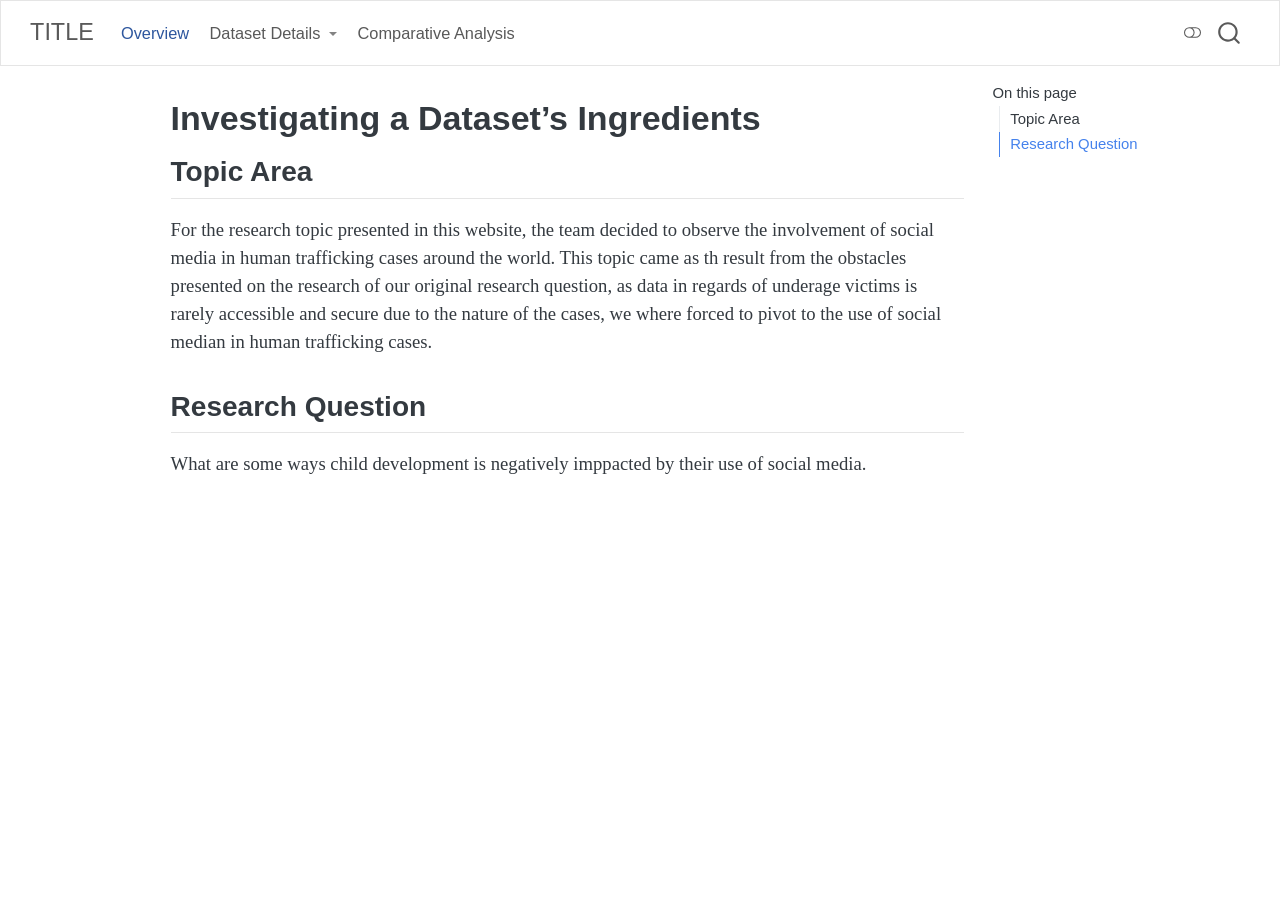
==== commit 84cca7a8: "title changes on comp-analisys" ====
--- a/docs/index.html
+++ b/docs/index.html
@@ -2,7 +2,7 @@
 <html xmlns="http://www.w3.org/1999/xhtml" lang="en" xml:lang="en"><head>
 
 <meta charset="utf-8">
-<meta name="generator" content="quarto-1.9.38">
+<meta name="generator" content="quarto-1.10.18">
 
 <meta name="viewport" content="width=device-width, initial-scale=1.0, user-scalable=yes">
 
@@ -12,10 +12,13 @@
 /* Default styles provided by pandoc.
 ** See https://pandoc.org/MANUAL.html#variables-for-html for config info.
 */
-code{white-space: pre-wrap;}
 span.smallcaps{font-variant: small-caps;}
-div.columns{display: flex; gap: min(4vw, 1.5em);}
-div.column{flex: auto; overflow-x: auto;}
+div.columns{display: flex; gap: 1.5em;}
+div.column{flex: auto;}
+@media screen {
+div.columns{gap: min(4vw, 1.5em);}
+div.column{overflow-x: auto;}
+}
 div.hanging-indent{margin-left: 1.5em; text-indent: -1.5em;}
 ul.task-list{list-style: none;}
 ul.task-list li input[type="checkbox"] {
@@ -38,20 +41,14 @@
 <script src="site_libs/quarto-html/tippy.umd.min.js"></script>
 <script src="site_libs/quarto-html/anchor.min.js"></script>
 <link href="site_libs/quarto-html/tippy.css" rel="stylesheet">
-<link href="site_libs/quarto-html/quarto-syntax-highlighting-15634bcf2e68342d4ad2dfa704d543f6.css" rel="stylesheet" class="quarto-color-scheme" id="quarto-text-highlighting-styles">
-<link href="site_libs/quarto-html/quarto-syntax-highlighting-dark-0a6b7249c26820e032cb0bd839ff02b1.css" rel="stylesheet" class="quarto-color-scheme quarto-color-alternate" id="quarto-text-highlighting-styles">
-<link href="site_libs/quarto-html/quarto-syntax-highlighting-15634bcf2e68342d4ad2dfa704d543f6.css" rel="stylesheet" class="quarto-color-scheme-extra" id="quarto-text-highlighting-styles">
+<link href="site_libs/quarto-html/quarto-syntax-highlighting-64a204ab8560d761af7679ceaba22944.css" rel="stylesheet" class="quarto-color-scheme" id="quarto-text-highlighting-styles">
+<link href="site_libs/quarto-html/quarto-syntax-highlighting-dark-b85bc7c33db8c58e0ec93c3465666fed.css" rel="stylesheet" class="quarto-color-scheme quarto-color-alternate" id="quarto-text-highlighting-styles">
+<link href="site_libs/quarto-html/quarto-syntax-highlighting-64a204ab8560d761af7679ceaba22944.css" rel="stylesheet" class="quarto-color-scheme-extra" id="quarto-text-highlighting-styles">
 <script src="site_libs/bootstrap/bootstrap.min.js"></script>
 <link href="site_libs/bootstrap/bootstrap-icons.css" rel="stylesheet">
-<<<<<<< HEAD
 <link href="site_libs/bootstrap/bootstrap-e5f91ad3aecf1eb9d35c53ff38ad6c57.min.css" rel="stylesheet" append-hash="true" class="quarto-color-scheme" id="quarto-bootstrap" data-mode="light">
 <link href="site_libs/bootstrap/bootstrap-dark-8b348f4b4b74a528bf910da1e8c5139e.min.css" rel="stylesheet" append-hash="true" class="quarto-color-scheme quarto-color-alternate" id="quarto-bootstrap" data-mode="dark">
 <link href="site_libs/bootstrap/bootstrap-e5f91ad3aecf1eb9d35c53ff38ad6c57.min.css" rel="stylesheet" append-hash="true" class="quarto-color-scheme-extra" id="quarto-bootstrap" data-mode="light">
-=======
-<link href="site_libs/bootstrap/bootstrap-dcfa5b39c3ce92793106f6f8ef31c138.min.css" rel="stylesheet" append-hash="true" class="quarto-color-scheme" id="quarto-bootstrap" data-mode="light">
-<link href="site_libs/bootstrap/bootstrap-dark-ae58b4859d0e89f3188bd3098877fa5b.min.css" rel="stylesheet" append-hash="true" class="quarto-color-scheme quarto-color-alternate" id="quarto-bootstrap" data-mode="dark">
-<link href="site_libs/bootstrap/bootstrap-dcfa5b39c3ce92793106f6f8ef31c138.min.css" rel="stylesheet" append-hash="true" class="quarto-color-scheme-extra" id="quarto-bootstrap" data-mode="light">
->>>>>>> 06646386c3426e05aac9b8a1277f299d12d0dc79
 <script id="quarto-search-options" type="application/json">{
   "location": "navbar",
   "copy-button": false,
--- a/docs/site_libs/quarto-html/quarto-syntax-highlighting-64a204ab8560d761af7679ceaba22944.css
+++ b/docs/site_libs/quarto-html/quarto-syntax-highlighting-64a204ab8560d761af7679ceaba22944.css
@@ -0,0 +1,236 @@
+/* quarto syntax highlight colors */
+:root {
+  --quarto-hl-ot-color: #003B4F;
+  --quarto-hl-at-color: #657422;
+  --quarto-hl-ss-color: #20794D;
+  --quarto-hl-an-color: #5E5E5E;
+  --quarto-hl-fu-color: #4758AB;
+  --quarto-hl-st-color: #20794D;
+  --quarto-hl-cf-color: #003B4F;
+  --quarto-hl-op-color: #5E5E5E;
+  --quarto-hl-er-color: #AD0000;
+  --quarto-hl-bn-color: #AD0000;
+  --quarto-hl-al-color: #AD0000;
+  --quarto-hl-va-color: #111111;
+  --quarto-hl-bu-color: inherit;
+  --quarto-hl-ex-color: inherit;
+  --quarto-hl-pp-color: #AD0000;
+  --quarto-hl-in-color: #5E5E5E;
+  --quarto-hl-vs-color: #20794D;
+  --quarto-hl-wa-color: #5E5E5E;
+  --quarto-hl-do-color: #5E5E5E;
+  --quarto-hl-im-color: #00769E;
+  --quarto-hl-ch-color: #20794D;
+  --quarto-hl-dt-color: #AD0000;
+  --quarto-hl-fl-color: #AD0000;
+  --quarto-hl-co-color: #5E5E5E;
+  --quarto-hl-cv-color: #5E5E5E;
+  --quarto-hl-cn-color: #8f5902;
+  --quarto-hl-sc-color: #5E5E5E;
+  --quarto-hl-dv-color: #AD0000;
+  --quarto-hl-kw-color: #003B4F;
+}
+
+/* other quarto variables */
+:root {
+  --quarto-font-monospace: SFMono-Regular, Menlo, Monaco, Consolas, "Liberation Mono", "Courier New", monospace;
+}
+
+/* syntax highlight based on Pandoc's rules */
+pre > code.sourceCode > span {
+  color: #003B4F;
+}
+
+code.sourceCode > span {
+  color: #003B4F;
+}
+
+div.sourceCode,
+div.sourceCode pre.sourceCode {
+  color: #003B4F;
+}
+
+/* Normal */
+code span {
+  color: #003B4F;
+}
+
+/* Alert */
+code span.al {
+  color: #AD0000;
+  font-style: inherit;
+}
+
+/* Annotation */
+code span.an {
+  color: #5E5E5E;
+  font-style: inherit;
+}
+
+/* Attribute */
+code span.at {
+  color: #657422;
+  font-style: inherit;
+}
+
+/* BaseN */
+code span.bn {
+  color: #AD0000;
+  font-style: inherit;
+}
+
+/* BuiltIn */
+code span.bu {
+  font-style: inherit;
+}
+
+/* ControlFlow */
+code span.cf {
+  color: #003B4F;
+  font-weight: bold;
+  font-style: inherit;
+}
+
+/* Char */
+code span.ch {
+  color: #20794D;
+  font-style: inherit;
+}
+
+/* Constant */
+code span.cn {
+  color: #8f5902;
+  font-style: inherit;
+}
+
+/* Comment */
+code span.co {
+  color: #5E5E5E;
+  font-style: inherit;
+}
+
+/* CommentVar */
+code span.cv {
+  color: #5E5E5E;
+  font-style: italic;
+}
+
+/* Documentation */
+code span.do {
+  color: #5E5E5E;
+  font-style: italic;
+}
+
+/* DataType */
+code span.dt {
+  color: #AD0000;
+  font-style: inherit;
+}
+
+/* DecVal */
+code span.dv {
+  color: #AD0000;
+  font-style: inherit;
+}
+
+/* Error */
+code span.er {
+  color: #AD0000;
+  font-style: inherit;
+}
+
+/* Extension */
+code span.ex {
+  font-style: inherit;
+}
+
+/* Float */
+code span.fl {
+  color: #AD0000;
+  font-style: inherit;
+}
+
+/* Function */
+code span.fu {
+  color: #4758AB;
+  font-style: inherit;
+}
+
+/* Import */
+code span.im {
+  color: #00769E;
+  font-style: inherit;
+}
+
+/* Information */
+code span.in {
+  color: #5E5E5E;
+  font-style: inherit;
+}
+
+/* Keyword */
+code span.kw {
+  color: #003B4F;
+  font-weight: bold;
+  font-style: inherit;
+}
+
+/* Operator */
+code span.op {
+  color: #5E5E5E;
+  font-style: inherit;
+}
+
+/* Other */
+code span.ot {
+  color: #003B4F;
+  font-style: inherit;
+}
+
+/* Preprocessor */
+code span.pp {
+  color: #AD0000;
+  font-style: inherit;
+}
+
+/* SpecialChar */
+code span.sc {
+  color: #5E5E5E;
+  font-style: inherit;
+}
+
+/* SpecialString */
+code span.ss {
+  color: #20794D;
+  font-style: inherit;
+}
+
+/* String */
+code span.st {
+  color: #20794D;
+  font-style: inherit;
+}
+
+/* Variable */
+code span.va {
+  color: #111111;
+  font-style: inherit;
+}
+
+/* VerbatimString */
+code span.vs {
+  color: #20794D;
+  font-style: inherit;
+}
+
+/* Warning */
+code span.wa {
+  color: #5E5E5E;
+  font-style: italic;
+}
+
+.prevent-inlining {
+  content: "</";
+}
+
+/*# sourceMappingURL=9d8d5bb603a83b8298b89080a598c93b.css.map */
--- a/docs/site_libs/quarto-html/quarto-syntax-highlighting-dark-b85bc7c33db8c58e0ec93c3465666fed.css
+++ b/docs/site_libs/quarto-html/quarto-syntax-highlighting-dark-b85bc7c33db8c58e0ec93c3465666fed.css
@@ -0,0 +1,219 @@
+/* quarto syntax highlight colors */
+:root {
+  --quarto-hl-al-color: #f07178;
+  --quarto-hl-an-color: #d4d0ab;
+  --quarto-hl-at-color: #00e0e0;
+  --quarto-hl-bn-color: #d4d0ab;
+  --quarto-hl-bu-color: #abe338;
+  --quarto-hl-ch-color: #abe338;
+  --quarto-hl-co-color: #f8f8f2;
+  --quarto-hl-cv-color: #ffd700;
+  --quarto-hl-cn-color: #ffd700;
+  --quarto-hl-cf-color: #ffa07a;
+  --quarto-hl-dt-color: #ffa07a;
+  --quarto-hl-dv-color: #d4d0ab;
+  --quarto-hl-do-color: #f8f8f2;
+  --quarto-hl-er-color: #f07178;
+  --quarto-hl-ex-color: #00e0e0;
+  --quarto-hl-fl-color: #d4d0ab;
+  --quarto-hl-fu-color: #ffa07a;
+  --quarto-hl-im-color: #abe338;
+  --quarto-hl-in-color: #d4d0ab;
+  --quarto-hl-kw-color: #ffa07a;
+  --quarto-hl-op-color: #ffa07a;
+  --quarto-hl-ot-color: #00e0e0;
+  --quarto-hl-pp-color: #dcc6e0;
+  --quarto-hl-re-color: #00e0e0;
+  --quarto-hl-sc-color: #abe338;
+  --quarto-hl-ss-color: #abe338;
+  --quarto-hl-st-color: #abe338;
+  --quarto-hl-va-color: #00e0e0;
+  --quarto-hl-vs-color: #abe338;
+  --quarto-hl-wa-color: #dcc6e0;
+}
+
+/* other quarto variables */
+:root {
+  --quarto-font-monospace: SFMono-Regular, Menlo, Monaco, Consolas, "Liberation Mono", "Courier New", monospace;
+}
+
+/* syntax highlight based on Pandoc's rules */
+pre > code.sourceCode > span {
+  color: #f8f8f2;
+}
+
+code.sourceCode > span {
+  color: #f8f8f2;
+}
+
+div.sourceCode,
+div.sourceCode pre.sourceCode {
+  color: #f8f8f2;
+}
+
+/* Normal */
+code span {
+  color: #f8f8f2;
+}
+
+/* Alert */
+code span.al {
+  color: #f07178;
+}
+
+/* Annotation */
+code span.an {
+  color: #d4d0ab;
+}
+
+/* Attribute */
+code span.at {
+  color: #00e0e0;
+}
+
+/* BaseN */
+code span.bn {
+  color: #d4d0ab;
+}
+
+/* BuiltIn */
+code span.bu {
+  color: #abe338;
+}
+
+/* ControlFlow */
+code span.cf {
+  font-weight: bold;
+  color: #ffa07a;
+}
+
+/* Char */
+code span.ch {
+  color: #abe338;
+}
+
+/* Constant */
+code span.cn {
+  color: #ffd700;
+}
+
+/* Comment */
+code span.co {
+  font-style: italic;
+  color: #f8f8f2;
+}
+
+/* CommentVar */
+code span.cv {
+  color: #ffd700;
+}
+
+/* Documentation */
+code span.do {
+  color: #f8f8f2;
+}
+
+/* DataType */
+code span.dt {
+  color: #ffa07a;
+}
+
+/* DecVal */
+code span.dv {
+  color: #d4d0ab;
+}
+
+/* Error */
+code span.er {
+  color: #f07178;
+  text-decoration: underline;
+}
+
+/* Extension */
+code span.ex {
+  font-weight: bold;
+  color: #00e0e0;
+}
+
+/* Float */
+code span.fl {
+  color: #d4d0ab;
+}
+
+/* Function */
+code span.fu {
+  color: #ffa07a;
+}
+
+/* Import */
+code span.im {
+  color: #abe338;
+}
+
+/* Information */
+code span.in {
+  color: #d4d0ab;
+}
+
+/* Keyword */
+code span.kw {
+  font-weight: bold;
+  color: #ffa07a;
+}
+
+/* Operator */
+code span.op {
+  color: #ffa07a;
+}
+
+/* Other */
+code span.ot {
+  color: #00e0e0;
+}
+
+/* Preprocessor */
+code span.pp {
+  color: #dcc6e0;
+}
+
+/* RegionMarker */
+code span.re {
+  background-color: #f8f8f2;
+  color: #00e0e0;
+}
+
+/* SpecialChar */
+code span.sc {
+  color: #abe338;
+}
+
+/* SpecialString */
+code span.ss {
+  color: #abe338;
+}
+
+/* String */
+code span.st {
+  color: #abe338;
+}
+
+/* Variable */
+code span.va {
+  color: #00e0e0;
+}
+
+/* VerbatimString */
+code span.vs {
+  color: #abe338;
+}
+
+/* Warning */
+code span.wa {
+  color: #dcc6e0;
+}
+
+.prevent-inlining {
+  content: "</";
+}
+
+/*# sourceMappingURL=4ed8f1090dec6531da29ab00902aa718.css.map */
--- a/docs/site_libs/quarto-html/quarto-syntax-highlighting-64a204ab8560d761af7679ceaba22944.css
+++ b/docs/site_libs/quarto-html/quarto-syntax-highlighting-64a204ab8560d761af7679ceaba22944.css
@@ -0,0 +1,236 @@
+/* quarto syntax highlight colors */
+:root {
+  --quarto-hl-ot-color: #003B4F;
+  --quarto-hl-at-color: #657422;
+  --quarto-hl-ss-color: #20794D;
+  --quarto-hl-an-color: #5E5E5E;
+  --quarto-hl-fu-color: #4758AB;
+  --quarto-hl-st-color: #20794D;
+  --quarto-hl-cf-color: #003B4F;
+  --quarto-hl-op-color: #5E5E5E;
+  --quarto-hl-er-color: #AD0000;
+  --quarto-hl-bn-color: #AD0000;
+  --quarto-hl-al-color: #AD0000;
+  --quarto-hl-va-color: #111111;
+  --quarto-hl-bu-color: inherit;
+  --quarto-hl-ex-color: inherit;
+  --quarto-hl-pp-color: #AD0000;
+  --quarto-hl-in-color: #5E5E5E;
+  --quarto-hl-vs-color: #20794D;
+  --quarto-hl-wa-color: #5E5E5E;
+  --quarto-hl-do-color: #5E5E5E;
+  --quarto-hl-im-color: #00769E;
+  --quarto-hl-ch-color: #20794D;
+  --quarto-hl-dt-color: #AD0000;
+  --quarto-hl-fl-color: #AD0000;
+  --quarto-hl-co-color: #5E5E5E;
+  --quarto-hl-cv-color: #5E5E5E;
+  --quarto-hl-cn-color: #8f5902;
+  --quarto-hl-sc-color: #5E5E5E;
+  --quarto-hl-dv-color: #AD0000;
+  --quarto-hl-kw-color: #003B4F;
+}
+
+/* other quarto variables */
+:root {
+  --quarto-font-monospace: SFMono-Regular, Menlo, Monaco, Consolas, "Liberation Mono", "Courier New", monospace;
+}
+
+/* syntax highlight based on Pandoc's rules */
+pre > code.sourceCode > span {
+  color: #003B4F;
+}
+
+code.sourceCode > span {
+  color: #003B4F;
+}
+
+div.sourceCode,
+div.sourceCode pre.sourceCode {
+  color: #003B4F;
+}
+
+/* Normal */
+code span {
+  color: #003B4F;
+}
+
+/* Alert */
+code span.al {
+  color: #AD0000;
+  font-style: inherit;
+}
+
+/* Annotation */
+code span.an {
+  color: #5E5E5E;
+  font-style: inherit;
+}
+
+/* Attribute */
+code span.at {
+  color: #657422;
+  font-style: inherit;
+}
+
+/* BaseN */
+code span.bn {
+  color: #AD0000;
+  font-style: inherit;
+}
+
+/* BuiltIn */
+code span.bu {
+  font-style: inherit;
+}
+
+/* ControlFlow */
+code span.cf {
+  color: #003B4F;
+  font-weight: bold;
+  font-style: inherit;
+}
+
+/* Char */
+code span.ch {
+  color: #20794D;
+  font-style: inherit;
+}
+
+/* Constant */
+code span.cn {
+  color: #8f5902;
+  font-style: inherit;
+}
+
+/* Comment */
+code span.co {
+  color: #5E5E5E;
+  font-style: inherit;
+}
+
+/* CommentVar */
+code span.cv {
+  color: #5E5E5E;
+  font-style: italic;
+}
+
+/* Documentation */
+code span.do {
+  color: #5E5E5E;
+  font-style: italic;
+}
+
+/* DataType */
+code span.dt {
+  color: #AD0000;
+  font-style: inherit;
+}
+
+/* DecVal */
+code span.dv {
+  color: #AD0000;
+  font-style: inherit;
+}
+
+/* Error */
+code span.er {
+  color: #AD0000;
+  font-style: inherit;
+}
+
+/* Extension */
+code span.ex {
+  font-style: inherit;
+}
+
+/* Float */
+code span.fl {
+  color: #AD0000;
+  font-style: inherit;
+}
+
+/* Function */
+code span.fu {
+  color: #4758AB;
+  font-style: inherit;
+}
+
+/* Import */
+code span.im {
+  color: #00769E;
+  font-style: inherit;
+}
+
+/* Information */
+code span.in {
+  color: #5E5E5E;
+  font-style: inherit;
+}
+
+/* Keyword */
+code span.kw {
+  color: #003B4F;
+  font-weight: bold;
+  font-style: inherit;
+}
+
+/* Operator */
+code span.op {
+  color: #5E5E5E;
+  font-style: inherit;
+}
+
+/* Other */
+code span.ot {
+  color: #003B4F;
+  font-style: inherit;
+}
+
+/* Preprocessor */
+code span.pp {
+  color: #AD0000;
+  font-style: inherit;
+}
+
+/* SpecialChar */
+code span.sc {
+  color: #5E5E5E;
+  font-style: inherit;
+}
+
+/* SpecialString */
+code span.ss {
+  color: #20794D;
+  font-style: inherit;
+}
+
+/* String */
+code span.st {
+  color: #20794D;
+  font-style: inherit;
+}
+
+/* Variable */
+code span.va {
+  color: #111111;
+  font-style: inherit;
+}
+
+/* VerbatimString */
+code span.vs {
+  color: #20794D;
+  font-style: inherit;
+}
+
+/* Warning */
+code span.wa {
+  color: #5E5E5E;
+  font-style: italic;
+}
+
+.prevent-inlining {
+  content: "</";
+}
+
+/*# sourceMappingURL=9d8d5bb603a83b8298b89080a598c93b.css.map */
